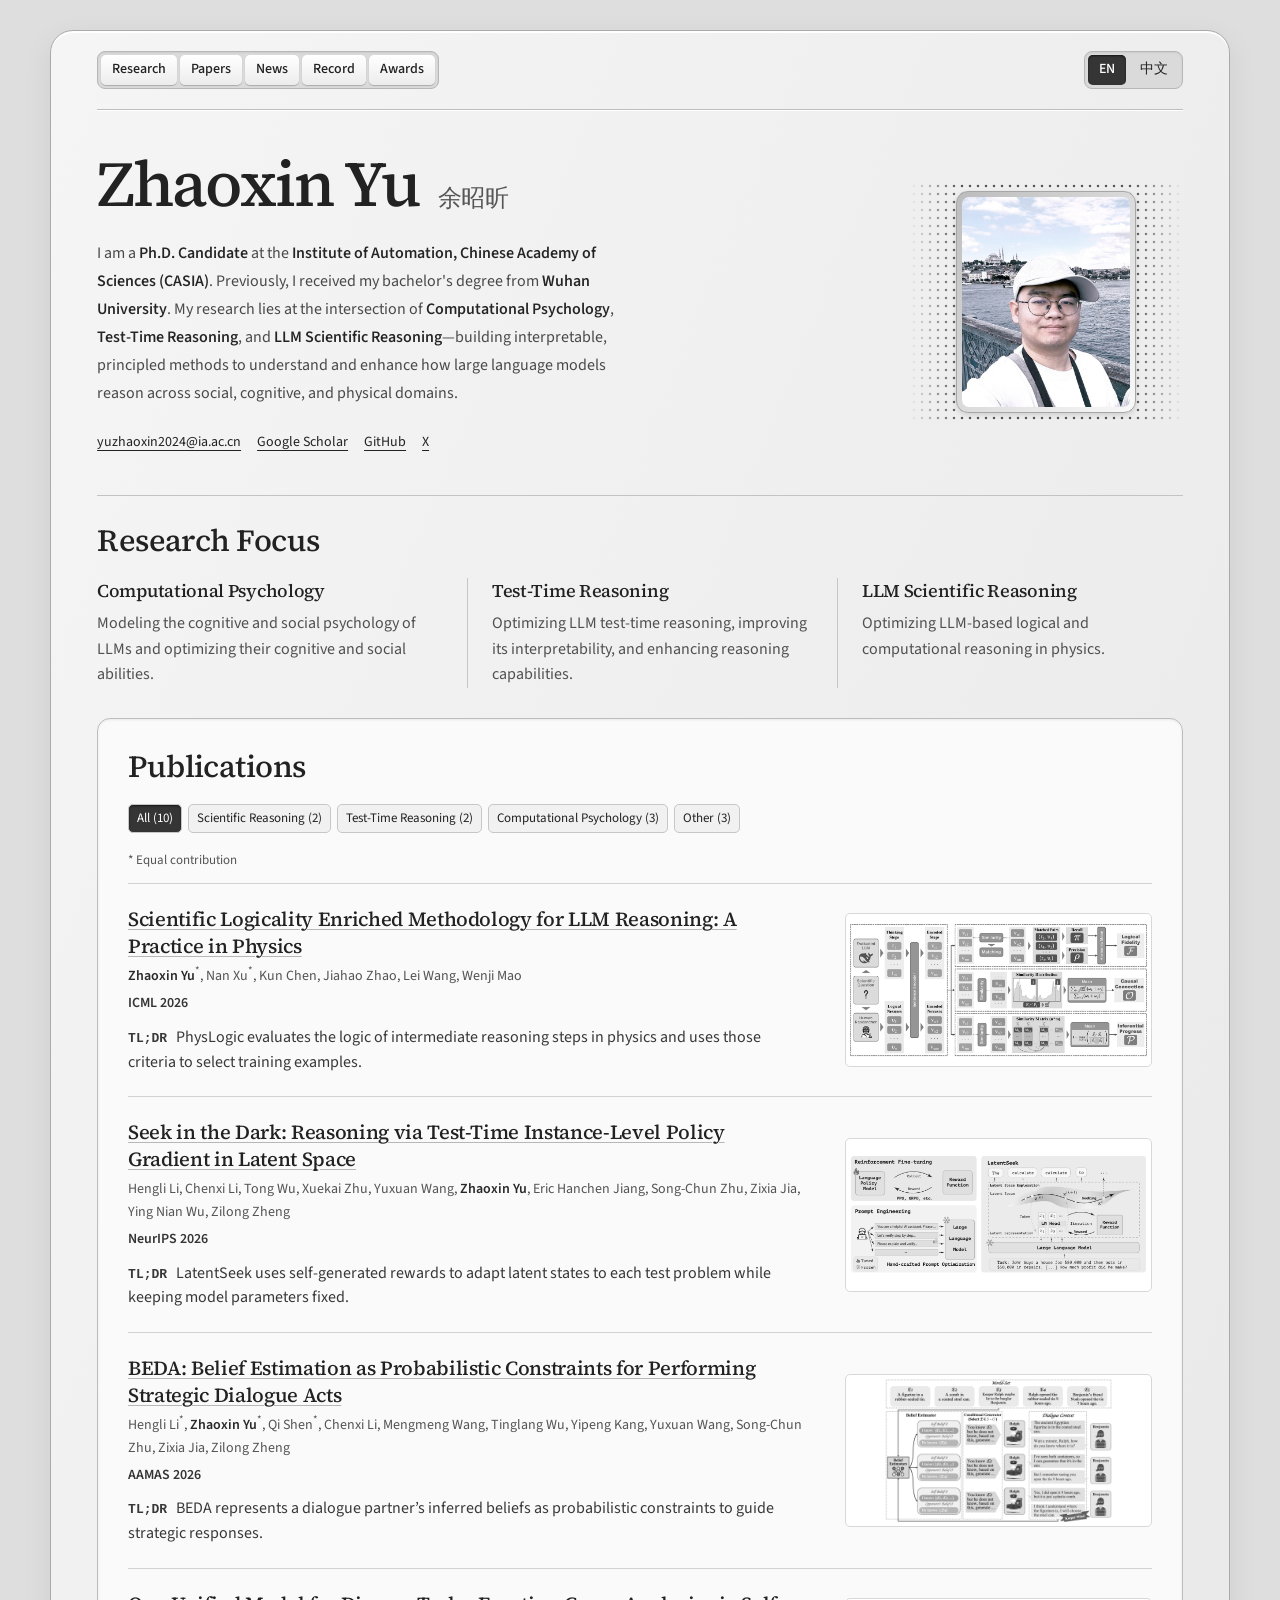
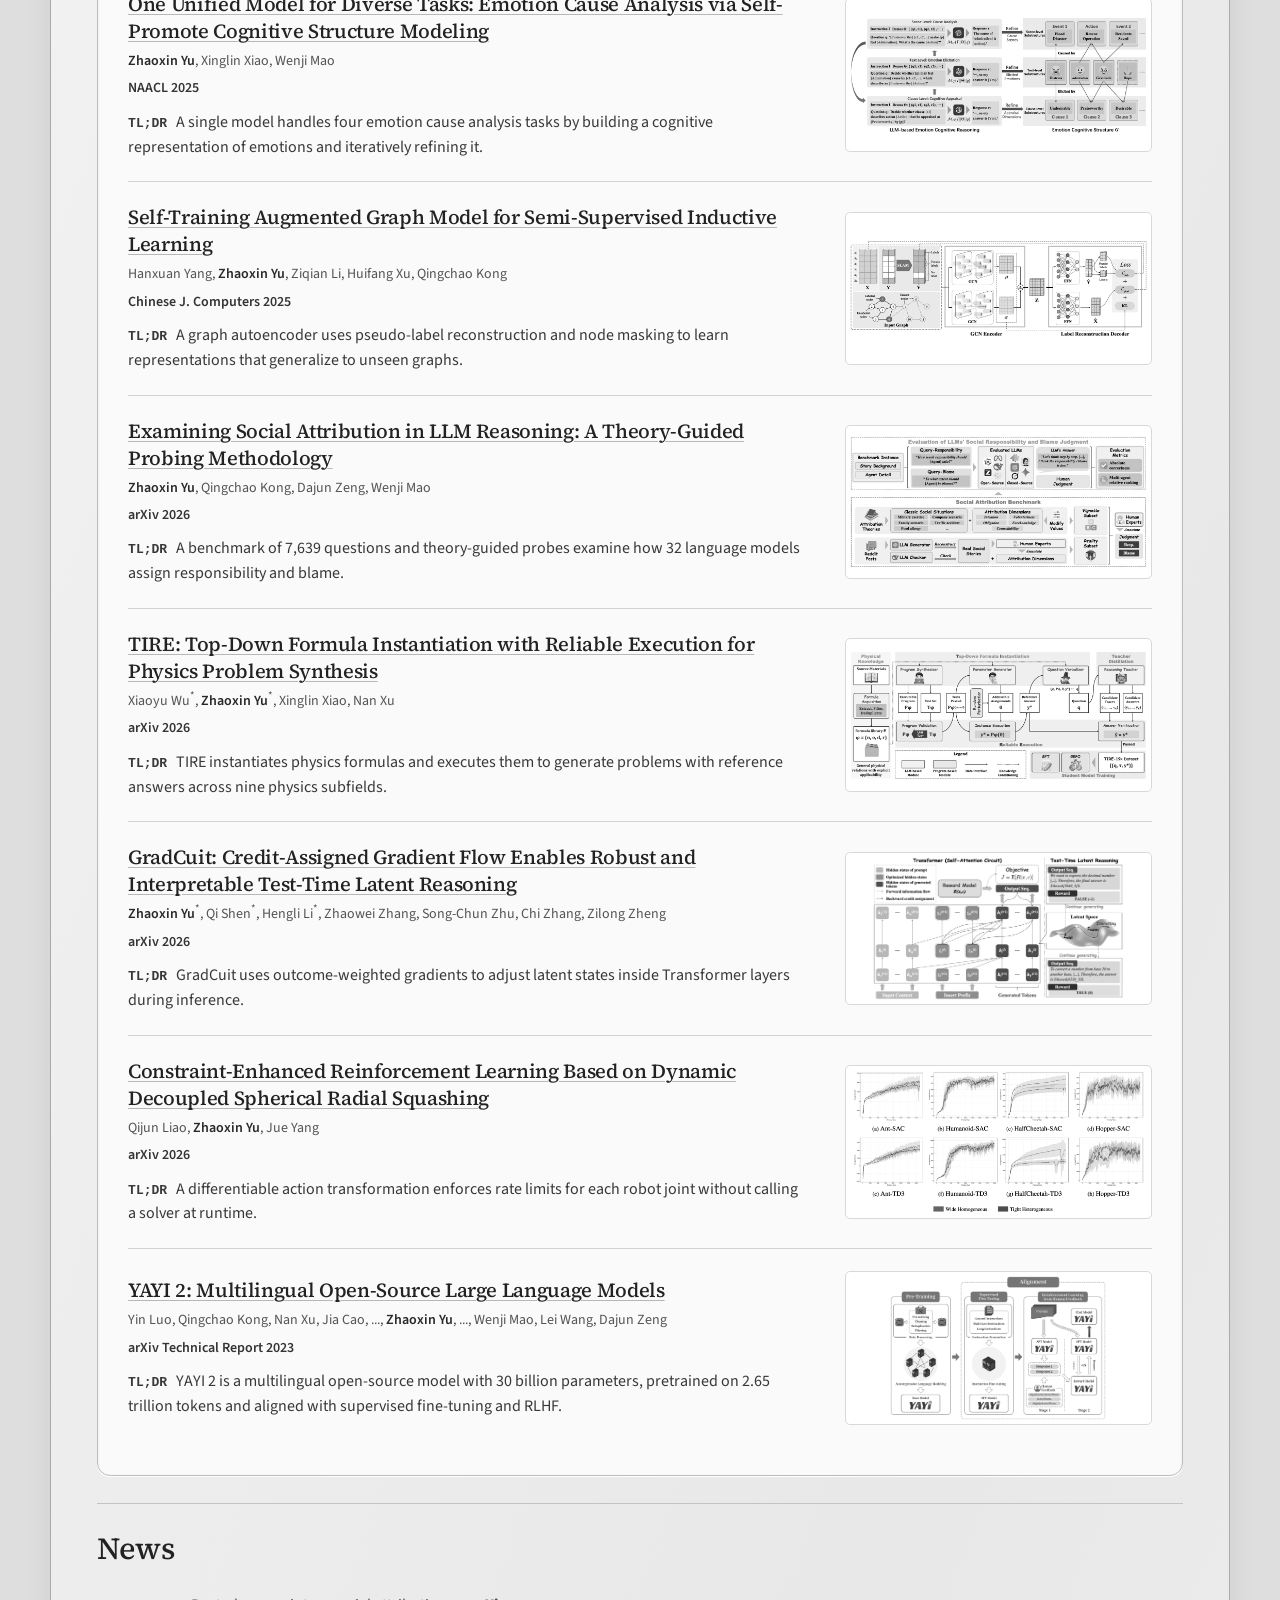
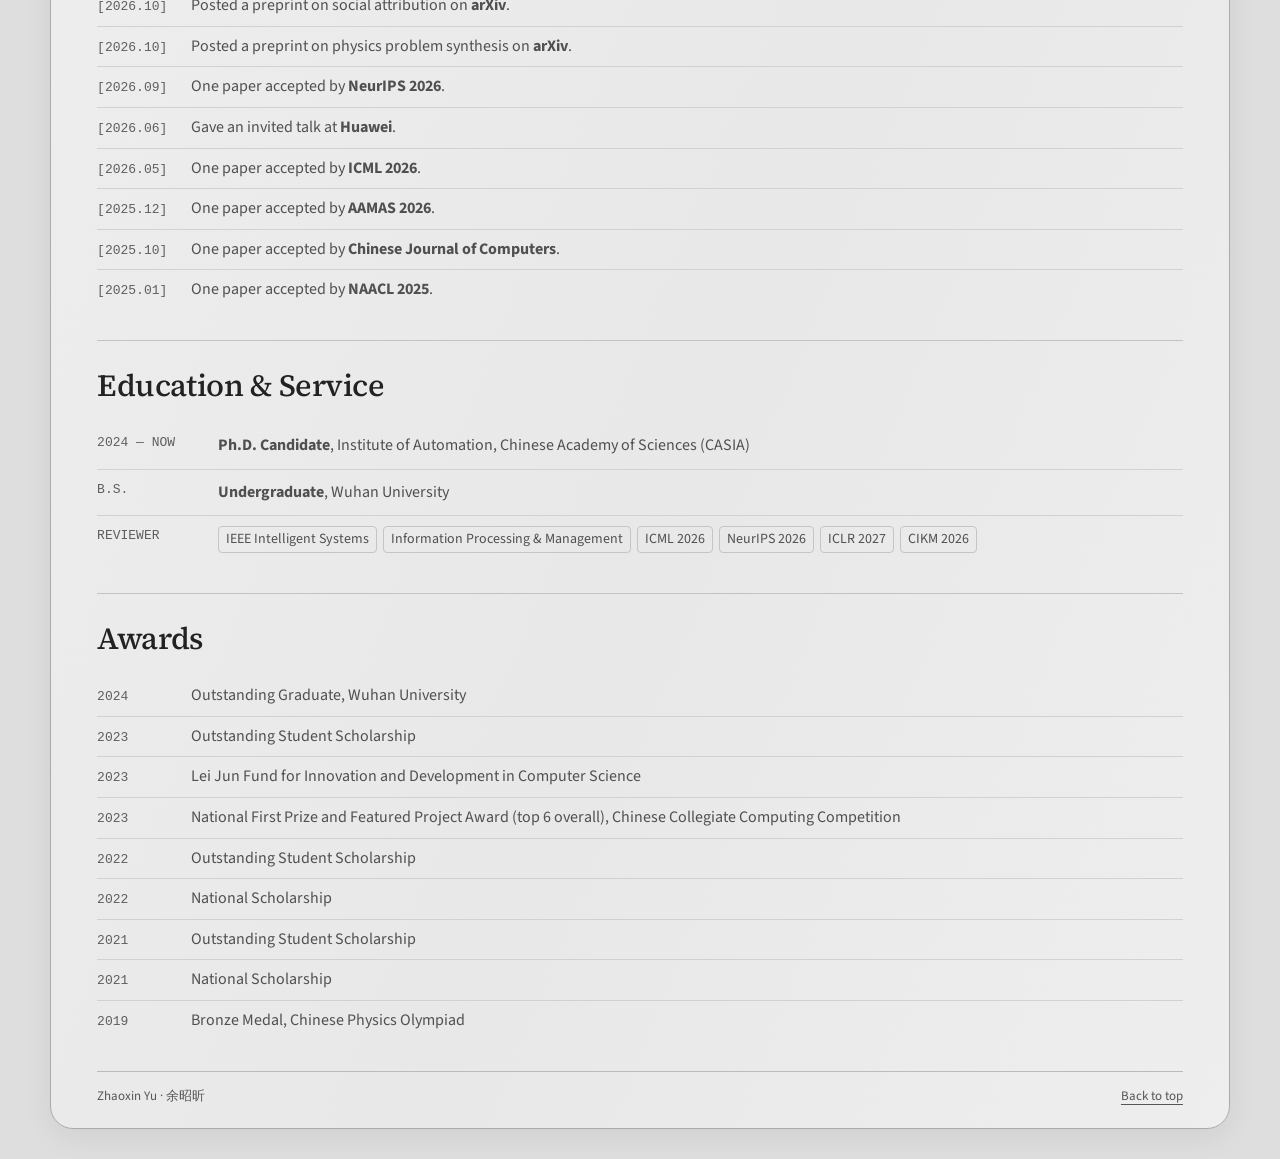
==== index.html @ 552ffdaa "Add X profile to contact links" ====
<!DOCTYPE html>

<html lang="en">
<head>
<meta charset="utf-8"/>
<meta content="width=device-width, initial-scale=1.0" name="viewport"/>
<title>Zhaoxin Yu (余昭昕) — Academic Homepage</title>
<link href="assets/style.css" rel="stylesheet"/>
</head>
<body data-lang="en" id="top">
<header class="masthead">
<nav class="masthead-nav">
<a href="#research"><span class="en">Research</span><span class="zh">研究方向</span></a><a href="#publications"><span class="en">Papers</span><span class="zh">论文</span></a>
<a href="#updates"><span class="en">News</span><span class="zh">近况</span></a>
<a href="#background"><span class="en">Record</span><span class="zh">履历</span></a>
<a href="#awards"><span class="en">Awards</span><span class="zh">奖项</span></a>
</nav>
<div aria-label="Language switcher" class="lang-switch" role="group">
<button aria-pressed="true" class="lang-btn active" id="btn-en">EN</button>
<button aria-pressed="false" class="lang-btn" id="btn-zh">中文</button>
</div>
</header>
<main>
<div class="hero">
<div class="hero-main">
<div class="nameplate">
<h1>Zhaoxin Yu</h1>
<div class="cn-sub">余昭昕</div>
</div>
<p class="lead en">
          I am a <strong>Ph.D. Candidate</strong> at the <strong>Institute of Automation, Chinese Academy of Sciences (CASIA)</strong>. Previously, I received my bachelor's degree from <strong>Wuhan University</strong>. My research lies at the intersection of <strong>Computational Psychology</strong>, <strong>Test-Time Reasoning</strong>, and <strong>LLM Scientific Reasoning</strong>—building interpretable, principled methods to understand and enhance how large language models reason across social, cognitive, and physical domains.
        </p>
<p class="lead zh">
          我目前是<strong>中国科学院自动化研究所（CASIA）</strong>的在读<strong>博士研究生</strong>，本科毕业于<strong>武汉大学</strong>。我的研究聚焦于<strong>计算心理学</strong>、<strong>Test-Time 推理优化</strong>与<strong>大语言模型科学推理</strong>，致力于通过可解释且具理论基础的方法，理解并增强大语言模型在社会认知与物理学等复杂领域中的逻辑与计算推理能力。
        </p>
<ul class="contact">
<li><a href="mailto:yuzhaoxin2024@ia.ac.cn">yuzhaoxin2024@ia.ac.cn</a></li>
<li><a href="https://scholar.google.com/citations?user=BIqPssYAAAAJ" rel="noopener" target="_blank">Google Scholar</a></li>
<li><a href="https://github.com/Yuzhaoxin946" rel="noopener" target="_blank">GitHub</a></li>
<li><a href="https://x.com/ZhaoxinYu946" rel="noopener" target="_blank">X</a></li>
</ul></div>
<aside class="hero-side">
<div class="portrait-box">
<img alt="Zhaoxin Yu Portrait" src="assets/images/portrait.jpg"/>
</div>
</aside>
</div>
<section id="research">
<div class="sec-head">
<h2><span class="en">Research Focus</span><span class="zh">研究方向</span></h2>
</div>
<div class="sec-content">
<div class="pillars">
<div class="pillar">
<h3><span class="en">Computational Psychology</span><span class="zh">计算心理学</span></h3>
<p class="en">Modeling the cognitive and social psychology of LLMs and optimizing their cognitive and social abilities.</p>
<p class="zh">LLM 的认知心理学和社会心理学建模，LLM 认知和社会能力优化。</p>
</div>
<div class="pillar">
<h3><span class="en">Test-Time Reasoning</span><span class="zh">Test-time reasoning</span></h3>
<p class="en">Optimizing LLM test-time reasoning, improving its interpretability, and enhancing reasoning capabilities.</p>
<p class="zh">LLM test-time 推理优化、可解释性和能力增强。</p>
</div>
<div class="pillar">
<h3><span class="en">LLM Scientific Reasoning</span><span class="zh">LLM 科学推理</span></h3>
<p class="en">Optimizing LLM-based logical and computational reasoning in physics.</p>
<p class="zh">基于 LLM 的物理学逻辑和计算推理优化。</p>
</div>
</div>
</div>
</section><section class="panel" id="publications">
<div class="sec-head">
<h2><span class="en">Publications</span><span class="zh">论文列表</span></h2>
</div>
<div class="sec-content">
<div aria-label="Filter publications by topic" class="filter-row" role="group"></div><div class="mobile-filter"><label class="en">Research topic<select></select></label><label class="zh">研究主题<select></select></label></div><p class="equal-note"><span class="en">* Equal contribution</span><span class="zh">* 共同第一作者</span></p><div id="paper-list"></div>










</div>
</section>
<section id="updates">
<div class="sec-head">
<h2><span class="en">News</span><span class="zh">近况</span></h2>
</div>
<div class="sec-content">
<ul class="log-list">
<li><span class="dt">[2026.10]</span><div><span class="en">Posted a preprint on social attribution on <strong>arXiv</strong>.</span><span class="zh">在 <strong>arXiv</strong> 发布一篇社会归因预印本。</span></div></li>
<li><span class="dt">[2026.10]</span><div><span class="en">Posted a preprint on physics problem synthesis on <strong>arXiv</strong>.</span><span class="zh">在 <strong>arXiv</strong> 发布一篇物理题生成预印本。</span></div></li>
<li><span class="dt">[2026.09]</span><div><span class="en">One paper accepted by <strong>NeurIPS 2026</strong>.</span><span class="zh">一篇论文被 <strong>NeurIPS 2026</strong> 录用。</span></div></li>
<li><span class="dt">[2026.06]</span><div><span class="en">Gave an invited talk at <strong>Huawei</strong>.</span><span class="zh">受邀在<strong>华为</strong>作学术报告。</span></div></li>
<li><span class="dt">[2026.05]</span><div><span class="en">One paper accepted by <strong>ICML 2026</strong>.</span><span class="zh">一篇论文被 <strong>ICML 2026</strong> 录用。</span></div></li>
<li><span class="dt">[2025.12]</span><div><span class="en">One paper accepted by <strong>AAMAS 2026</strong>.</span><span class="zh">一篇论文被 <strong>AAMAS 2026</strong> 录用。</span></div></li>
<li><span class="dt">[2025.10]</span><div><span class="en">One paper accepted by <strong>Chinese Journal of Computers</strong>.</span><span class="zh">一篇论文被 <strong>《计算机学报》</strong> 录用。</span></div></li>
<li><span class="dt">[2025.01]</span><div><span class="en">One paper accepted by <strong>NAACL 2025</strong>.</span><span class="zh">一篇论文被 <strong>NAACL 2025</strong> 录用。</span></div></li>
</ul>
</div>
</section>
<section id="background">
<div class="sec-head">
<h2><span class="en">Education &amp; Service</span><span class="zh">教育与学术服务</span></h2>
</div>
<div class="sec-content">
<ul class="log-list">
<li>
<span class="dt">2024 — NOW</span>
<div>
<span class="en"><strong>Ph.D. Candidate</strong>, Institute of Automation, Chinese Academy of Sciences (CASIA)</span>
<span class="zh"><strong>博士研究生</strong>，中国科学院自动化研究所（CASIA）</span>
</div>
</li>
<li>
<span class="dt">B.S.</span>
<div>
<span class="en"><strong>Undergraduate</strong>, Wuhan University</span>
<span class="zh"><strong>本科</strong>，武汉大学</span>
</div>
</li>
<li>
<span class="dt"><span class="en">REVIEWER</span><span class="zh">审稿服务</span></span>
<div>
<div class="service-tags">
<span>IEEE Intelligent Systems</span>
<span>Information Processing &amp; Management</span>
<span>ICML 2026</span>
<span>NeurIPS 2026</span>
<span>ICLR 2027</span>
<span>CIKM 2026</span>
</div>
</div>
</li>
</ul>
</div>
</section>
<section id="awards">
<div class="sec-head">
<h2><span class="en">Awards</span><span class="zh">荣誉与奖项</span></h2>
</div>
<div class="sec-content">
<ul class="log-list">
<li><span class="dt">2024</span><div><span class="en">Outstanding Graduate, Wuhan University</span><span class="zh">武汉大学优秀毕业生</span></div></li>
<li><span class="dt">2023</span><div><span class="en">Outstanding Student Scholarship</span><span class="zh">优秀学生奖学金</span></div></li>
<li><span class="dt">2023</span><div><span class="en">Lei Jun Fund for Innovation and Development in Computer Science</span><span class="zh">雷军计算机创新与发展资助基金</span></div></li>
<li><span class="dt">2023</span><div><span class="en">National First Prize and Featured Project Award (top 6 overall), Chinese Collegiate Computing Competition</span><span class="zh">中国大学生计算机设计大赛全国一等奖、特色作品奖（总排名前六）</span></div></li>
<li><span class="dt">2022</span><div><span class="en">Outstanding Student Scholarship</span><span class="zh">优秀学生奖学金</span></div></li>
<li><span class="dt">2022</span><div><span class="en">National Scholarship</span><span class="zh">国家奖学金</span></div></li>
<li><span class="dt">2021</span><div><span class="en">Outstanding Student Scholarship</span><span class="zh">优秀学生奖学金</span></div></li>
<li><span class="dt">2021</span><div><span class="en">National Scholarship</span><span class="zh">国家奖学金</span></div></li>
<li><span class="dt">2019</span><div><span class="en">Bronze Medal, Chinese Physics Olympiad</span><span class="zh">全国中学生物理竞赛铜牌</span></div></li>
</ul>
</div>
</section>
</main><footer class="end"><span>Zhaoxin Yu · 余昭昕</span><a href="#top"><span class="en">Back to top</span><span class="zh">返回顶部</span></a></footer>

<script src="assets/publications/list.js"></script><script src="assets/site.js"></script></body>
</html>
---- assets/style.css ----
:root{color-scheme:light;--ink:#222;--muted:#545454;--line:#c7c7c7;--mono:"SFMono-Regular",Menlo,Consolas,monospace}
*{box-sizing:border-box}
html{background:#dedede;scroll-behavior:smooth}
body{max-width:1180px;margin:30px auto;padding:0 clamp(20px,3.6vw,55px) 22px;border:1px solid #aaa;border-radius:23px;background:linear-gradient(112deg,#f5f5f5,#e8e8e8 72%,#eee);box-shadow:inset 0 2px 0 white,0 8px 30px #0001;color:var(--ink);font:16px/1.6 "Helvetica Neue",Arial,"PingFang SC",sans-serif;-webkit-font-smoothing:antialiased}
h1,h2,h3,p,ul{margin:0}a{color:inherit;text-underline-offset:4px}button{cursor:pointer;color:inherit;font:inherit}a:focus-visible,button:focus-visible{outline:2px solid #333;outline-offset:3px}
body[data-lang=en] .zh, body[data-lang=zh] .en,.hidden,.drawer:not(.open){display:none!important}
.masthead,.masthead-nav,.lang-switch,.contact,.filter-row,.pub-bar,.service-tags{display:flex;align-items:center}
.lang-switch{margin-left:auto}
.masthead{padding:20px 0;gap:18px;border-bottom:1px solid #bebebe;box-shadow:0 1px #fff}
.masthead-nav,.lang-switch{padding:3px;border-radius:8px;border:1px solid #b7b7b7;background:#dadada;box-shadow:inset 0 1px 2px #0001;gap:3px}
.masthead-nav a,.lang-btn{border:0;padding:4px 11px;text-decoration:none;border-radius:5px;font-weight:520;font-size:14px;line-height:1.55}
.masthead-nav a{background:linear-gradient(#fff,#ececec);box-shadow:0 1px 1px #aaa}.lang-btn{background:transparent}.lang-btn.active,.filter-btn.active{background:#353535;color:#fff;box-shadow:inset 0 1px 2px #151515}.masthead-nav a:hover,.pub-bar :is(a,button):hover{background:#ddd}
.hero{display:grid;grid-template-columns:minmax(0,1fr) minmax(210px,.36fr);gap:5%;align-items:center;padding:40px 0}.hero-main{max-width:720px}
.nameplate{display:flex;align-items:baseline;gap:18px;flex-wrap:wrap}.nameplate h1{font-size:clamp(42px,5vw,68px);letter-spacing:-.075em;line-height:1.05;font-weight:590}.cn-sub{font-size:24px;color:#565656;letter-spacing:.06em}
.lead{line-height:1.75;color:#494949;margin:22px 0;max-width:69ch}.lead strong{font-weight:560;color:#242424}
.contact{list-style:none;flex-wrap:wrap;gap:5px 16px;padding:0}.contact a{font-size:14px}
.hero-side{position:relative;display:grid;place-items:center;min-height:240px}.hero-side:before{content:"";position:absolute;inset:0;background:radial-gradient(ellipse at center,#555 0 16%,#999 19%,#fff 32%,transparent 37%) 0 0/8px 8px;mask-image:linear-gradient(90deg,transparent,#000 18%,#000 82%,transparent)}
.portrait-box{width:min(72%,180px);position:relative;padding:5px;background:linear-gradient(130deg,#bcbcbc,#f9f9f9);border:1px solid #a6a6a6;border-radius:12px;box-shadow:0 2px 5px #0002}.portrait-box img{width:100%;aspect-ratio:4/5;object-fit:cover;display:block;border-radius:7px}
section{scroll-margin-top:14px;margin:0}.panel{padding:28px 30px;border:1px solid #bcbcbc;background:#fafafa;border-radius:13px;box-shadow:inset 0 1px 3px #0001,0 1px 0 #fff}
h2{font-size:clamp(23px,2.4vw,32px);font-weight:600;letter-spacing:-.047em;line-height:1.25}.sec-head{margin-bottom:19px}
.filter-row,.pub-bar,.service-tags{flex-wrap:wrap;gap:6px}.filter-row{padding-bottom:17px}.filter-btn,.pub-bar button,.pub-bar a{border:1px solid #c7c7c7;background:#f1f1f1;border-radius:5px;padding:3px 8px;font-size:13px;text-decoration:none;line-height:1.6}
.pub{border-top:1px solid #d3d3d3}.pub-yr,.dt{font:13px/1.6 var(--mono);color:#5e5e5e}.pub-title{font-size:20px;letter-spacing:-.025em;line-height:1.35;font-weight:600}.pub-authors,.pub-venue{margin:5px 0;color:var(--muted);font-size:14px}.pub-authors strong,.pub-venue span{color:#292929;font-weight:600}.pub-venue span{margin-right:5px}.tldr{margin:10px 0;color:#383838;line-height:1.55}.tldr b{font:600 13px var(--mono);margin-right:9px}.drawer{margin-top:12px;background:#eee;border-radius:5px;padding:12px 16px;overflow-wrap:anywhere}.drawer pre{margin:0;white-space:pre-wrap;font:13px/1.6 var(--mono)}
#research,#updates,#background,#awards{padding:25px 0 30px;border-top:1px solid #c3c3c3}#updates{margin-top:27px}.pillars{display:grid;grid-template-columns:repeat(3,1fr);gap:24px}.pillar:not(:first-child){border-left:1px solid #c6c6c6;padding-left:24px}.pillar h3{font-size:18px;font-weight:600;line-height:1.4;margin-bottom:8px}.pillar p,.log-list{font-size:16px;color:#505050}.log-list{list-style:none;padding:0}.log-list li{display:grid;grid-template-columns:105px 1fr;gap:16px;padding:10px 0;border-top:1px solid #d1d1d1}.log-list li:first-child{border:0}.service-tags span{font-size:14px;border-radius:4px;padding:1px 7px;border:1px solid #c5c5c5}.end{display:flex;justify-content:space-between;border-top:1px solid #bbb;padding-top:14px;font-size:13px;color:#555}
@media(max-width:1220px){body{margin:20px 3vw}}

.mobile-filter{display:none}
@media(max-width:760px){
  body{margin:8px;padding:0 clamp(12px,4vw,24px) 18px;border-radius:16px}
  .masthead{flex-wrap:wrap;padding:12px 0;gap:10px}
  .masthead-nav a{min-width:44px;white-space:nowrap}
  .masthead-nav a,.lang-btn{min-height:44px;display:grid;place-items:center;padding:2px 3px}
  .lang-btn{min-width:44px}
  .hero{grid-template-columns:minmax(0,1fr) clamp(76px,23vw,128px);gap:0 12px;padding:24px 0}
  .hero-main{display:contents}
  .nameplate{grid-column:1;grid-row:1;align-items:start;flex-direction:column;gap:6px}
  .nameplate h1{font-size:clamp(29px,7.5vw,44px)}
  .cn-sub{font-size:18px}
  .hero-side{grid-column:2;grid-row:1;min-height:0}
  .portrait-box{width:100%;padding:3px}
  .hero-side:before{display:none}
  .lead,.contact{grid-column:1/-1}
  .lead{margin:18px 0 8px}
  .contact{gap:0 16px}
  .contact a{display:inline-flex;align-items:center;min-height:44px}
  .contact li:first-child{flex-basis:100%}
  .pillars{grid-template-columns:1fr;gap:15px}
  .pillar:not(:first-child){border:0;padding:0}
  .pillar h3{margin-bottom:3px}
  .panel{padding:20px clamp(10px,3vw,20px)}
  .filter-row{display:none}
  .mobile-filter{display:block;margin-bottom:14px}
  .mobile-filter label{font-size:14px;color:var(--muted)}
  .mobile-filter select{display:block;margin-top:3px;width:100%;min-height:44px;border:1px solid #aaa;border-radius:6px;color:var(--ink);background:#f1f1f1;padding:5px 8px;font:inherit;font-size:16px}
  .pub-title{font-size:18px;overflow-wrap:anywhere}
  .pub-bar a,.pub-bar button{min-height:44px;display:inline-flex;align-items:center;padding:4px 10px}
  .log-list li{grid-template-columns:minmax(0,1fr);gap:3px}
  .end{gap:10px}
}
@media(prefers-reduced-motion:reduce){html{scroll-behavior:auto}}

/* Source Serif 4
Google Inc.

This Font Software is licensed under the SIL Open Font License, Version 1.1.
This license is copied below, and is also available with a FAQ at:
http://scripts.sil.org/OFL


-----------------------------------------------------------
SIL OPEN FONT LICENSE Version 1.1 - 26 February 2007
-----------------------------------------------------------

PREAMBLE
The goals of the Open Font License (OFL) are to stimulate worldwide
development of collaborative font projects, to support the font creation
efforts of academic and linguistic communities, and to provide a free and
open framework in which fonts may be shared and improved in partnership
with others.

The OFL allows the licensed fonts to be used, studied, modified and
redistributed freely as long as they are not sold by themselves. The
fonts, including any derivative works, can be bundled, embedded,
redistributed and/or sold with any software provided that any reserved
names are not used by derivative works. The fonts and derivatives,
however, cannot be released under any other type of license. The
requirement for fonts to remain under this license does not apply
to any document created using the fonts or their derivatives.

DEFINITIONS
"Font Software" refers to the set of files released by the Copyright
Holder(s) under this license and clearly marked as such. This may
include source files, build scripts and documentation.

"Reserved Font Name" refers to any names specified as such after the
copyright statement(s).

"Original Version" refers to the collection of Font Software components as
distributed by the Copyright Holder(s).

"Modified Version" refers to any derivative made by adding to, deleting,
or substituting -- in part or in whole -- any of the components of the
Original Version, by changing formats or by porting the Font Software to a
new environment.

"Author" refers to any designer, engineer, programmer, technical
writer or other person who contributed to the Font Software.

PERMISSION & CONDITIONS
Permission is hereby granted, free of charge, to any person obtaining
a copy of the Font Software, to use, study, copy, merge, embed, modify,
redistribute, and sell modified and unmodified copies of the Font
Software, subject to the following conditions:

1) Neither the Font Software nor any of its individual components,
in Original or Modified Versions, may be sold by itself.

2) Original or Modified Versions of the Font Software may be bundled,
redistributed and/or sold with any software, provided that each copy
contains the above copyright notice and this license. These can be
included either as stand-alone text files, human-readable headers or
in the appropriate machine-readable metadata fields within text or
binary files as long as those fields can be easily viewed by the user.

3) No Modified Version of the Font Software may use the Reserved Font
Name(s) unless explicit written permission is granted by the corresponding
Copyright Holder. This restriction only applies to the primary font name as
presented to the users.

4) The name(s) of the Copyright Holder(s) or the Author(s) of the Font
Software shall not be used to promote, endorse or advertise any
Modified Version, except to acknowledge the contribution(s) of the
Copyright Holder(s) and the Author(s) or with their explicit written
permission.

5) The Font Software, modified or unmodified, in part or in whole,
must be distributed entirely under this license, and must not be
distributed under any other license. The requirement for fonts to
remain under this license does not apply to any document created
using the Font Software.

TERMINATION
This license becomes null and void if any of the above conditions are
not met.

DISCLAIMER
THE FONT SOFTWARE IS PROVIDED "AS IS", WITHOUT WARRANTY OF ANY KIND,
EXPRESS OR IMPLIED, INCLUDING BUT NOT LIMITED TO ANY WARRANTIES OF
MERCHANTABILITY, FITNESS FOR A PARTICULAR PURPOSE AND NONINFRINGEMENT
OF COPYRIGHT, PATENT, TRADEMARK, OR OTHER RIGHT. IN NO EVENT SHALL THE
COPYRIGHT HOLDER BE LIABLE FOR ANY CLAIM, DAMAGES OR OTHER LIABILITY,
INCLUDING ANY GENERAL, SPECIAL, INDIRECT, INCIDENTAL, OR CONSEQUENTIAL
DAMAGES, WHETHER IN AN ACTION OF CONTRACT, TORT OR OTHERWISE, ARISING
FROM, OUT OF THE USE OR INABILITY TO USE THE FONT SOFTWARE OR FROM
OTHER DEALINGS IN THE FONT SOFTWARE.
 */
@font-face{font-family:"Source Serif 4";src:url(fonts/source-serif-4.woff2) format("woff2");font-style:normal;font-weight:100 900;font-display:swap}
/* Source Sans 3
Google Inc.

This Font Software is licensed under the SIL Open Font License, Version 1.1.
This license is copied below, and is also available with a FAQ at:
http://scripts.sil.org/OFL


-----------------------------------------------------------
SIL OPEN FONT LICENSE Version 1.1 - 26 February 2007
-----------------------------------------------------------

PREAMBLE
The goals of the Open Font License (OFL) are to stimulate worldwide
development of collaborative font projects, to support the font creation
efforts of academic and linguistic communities, and to provide a free and
open framework in which fonts may be shared and improved in partnership
with others.

The OFL allows the licensed fonts to be used, studied, modified and
redistributed freely as long as they are not sold by themselves. The
fonts, including any derivative works, can be bundled, embedded,
redistributed and/or sold with any software provided that any reserved
names are not used by derivative works. The fonts and derivatives,
however, cannot be released under any other type of license. The
requirement for fonts to remain under this license does not apply
to any document created using the fonts or their derivatives.

DEFINITIONS
"Font Software" refers to the set of files released by the Copyright
Holder(s) under this license and clearly marked as such. This may
include source files, build scripts and documentation.

"Reserved Font Name" refers to any names specified as such after the
copyright statement(s).

"Original Version" refers to the collection of Font Software components as
distributed by the Copyright Holder(s).

"Modified Version" refers to any derivative made by adding to, deleting,
or substituting -- in part or in whole -- any of the components of the
Original Version, by changing formats or by porting the Font Software to a
new environment.

"Author" refers to any designer, engineer, programmer, technical
writer or other person who contributed to the Font Software.

PERMISSION & CONDITIONS
Permission is hereby granted, free of charge, to any person obtaining
a copy of the Font Software, to use, study, copy, merge, embed, modify,
redistribute, and sell modified and unmodified copies of the Font
Software, subject to the following conditions:

1) Neither the Font Software nor any of its individual components,
in Original or Modified Versions, may be sold by itself.

2) Original or Modified Versions of the Font Software may be bundled,
redistributed and/or sold with any software, provided that each copy
contains the above copyright notice and this license. These can be
included either as stand-alone text files, human-readable headers or
in the appropriate machine-readable metadata fields within text or
binary files as long as those fields can be easily viewed by the user.

3) No Modified Version of the Font Software may use the Reserved Font
Name(s) unless explicit written permission is granted by the corresponding
Copyright Holder. This restriction only applies to the primary font name as
presented to the users.

4) The name(s) of the Copyright Holder(s) or the Author(s) of the Font
Software shall not be used to promote, endorse or advertise any
Modified Version, except to acknowledge the contribution(s) of the
Copyright Holder(s) and the Author(s) or with their explicit written
permission.

5) The Font Software, modified or unmodified, in part or in whole,
must be distributed entirely under this license, and must not be
distributed under any other license. The requirement for fonts to
remain under this license does not apply to any document created
using the Font Software.

TERMINATION
This license becomes null and void if any of the above conditions are
not met.

DISCLAIMER
THE FONT SOFTWARE IS PROVIDED "AS IS", WITHOUT WARRANTY OF ANY KIND,
EXPRESS OR IMPLIED, INCLUDING BUT NOT LIMITED TO ANY WARRANTIES OF
MERCHANTABILITY, FITNESS FOR A PARTICULAR PURPOSE AND NONINFRINGEMENT
OF COPYRIGHT, PATENT, TRADEMARK, OR OTHER RIGHT. IN NO EVENT SHALL THE
COPYRIGHT HOLDER BE LIABLE FOR ANY CLAIM, DAMAGES OR OTHER LIABILITY,
INCLUDING ANY GENERAL, SPECIAL, INDIRECT, INCIDENTAL, OR CONSEQUENTIAL
DAMAGES, WHETHER IN AN ACTION OF CONTRACT, TORT OR OTHERWISE, ARISING
FROM, OUT OF THE USE OR INABILITY TO USE THE FONT SOFTWARE OR FROM
OTHER DEALINGS IN THE FONT SOFTWARE.
 */
@font-face{font-family:"Source Sans 3";src:url(fonts/source-sans-3.woff2) format("woff2");font-style:normal;font-weight:100 900;font-display:swap}

body{font-family:"Source Sans 3","PingFang SC","Microsoft YaHei",sans-serif}
body :is(.nameplate h1,.cn-sub,h2,h3){font-family:"Source Serif 4","Songti SC","SimSun",serif;font-weight:520;letter-spacing:-.017em}
body .cn-sub{letter-spacing:.04em}
body .nameplate h1{letter-spacing:-.032em}

.pub-venue{font-weight:600;color:#343434}
.pub-authors sup{font-size:.78em;line-height:0}
.equal-note{font-size:13px;color:var(--muted);margin:0 0 12px}

.pub{
  display:grid;grid-template-columns:minmax(0,1fr) minmax(0,30%);align-items:center;
  gap:clamp(16px,3vw,38px);padding:22px 0;
}
.paper-link{color:inherit;text-decoration:underline;text-decoration-thickness:1px;text-decoration-color:#b7b7b7;text-underline-offset:.15em}
.paper-link:hover{ text-decoration-color:currentColor }
.paper-link:focus-visible{outline-offset:2px;border-radius:3px}
.paper-figure{
  display:block;width:100%;aspect-ratio:2 / 1;object-fit:contain;background:#fff;
  box-sizing:border-box;border:1px solid #d8d8d8;border-radius:5px;padding:4px;
  filter:grayscale(1);transition:filter 180ms ease;
}
.pub .tldr{margin-bottom:0}
@media(hover:hover){.pub:hover .paper-figure{filter:grayscale(0)}}
.pub:has(.paper-link:focus-visible) .paper-figure,.pub:active .paper-figure{filter:grayscale(0)}
@media(max-width:760px){
  .pub{grid-template-columns:minmax(0,1fr);gap:14px;padding:18px 0}
  .pub .pub-authors{margin:8px 0 3px}
  .pub .pub-venue{margin:0}
}
@media(prefers-reduced-motion:reduce){.paper-figure{transition:none}}

:is(#updates,#awards) .log-list li{grid-template-columns:5.3rem minmax(0,1fr);gap:.55rem;align-items:baseline;padding:7px 0}
@media(max-width:480px){:is(#updates,#awards) .log-list li{grid-template-columns:4.7rem minmax(0,1fr);gap:.35rem}}
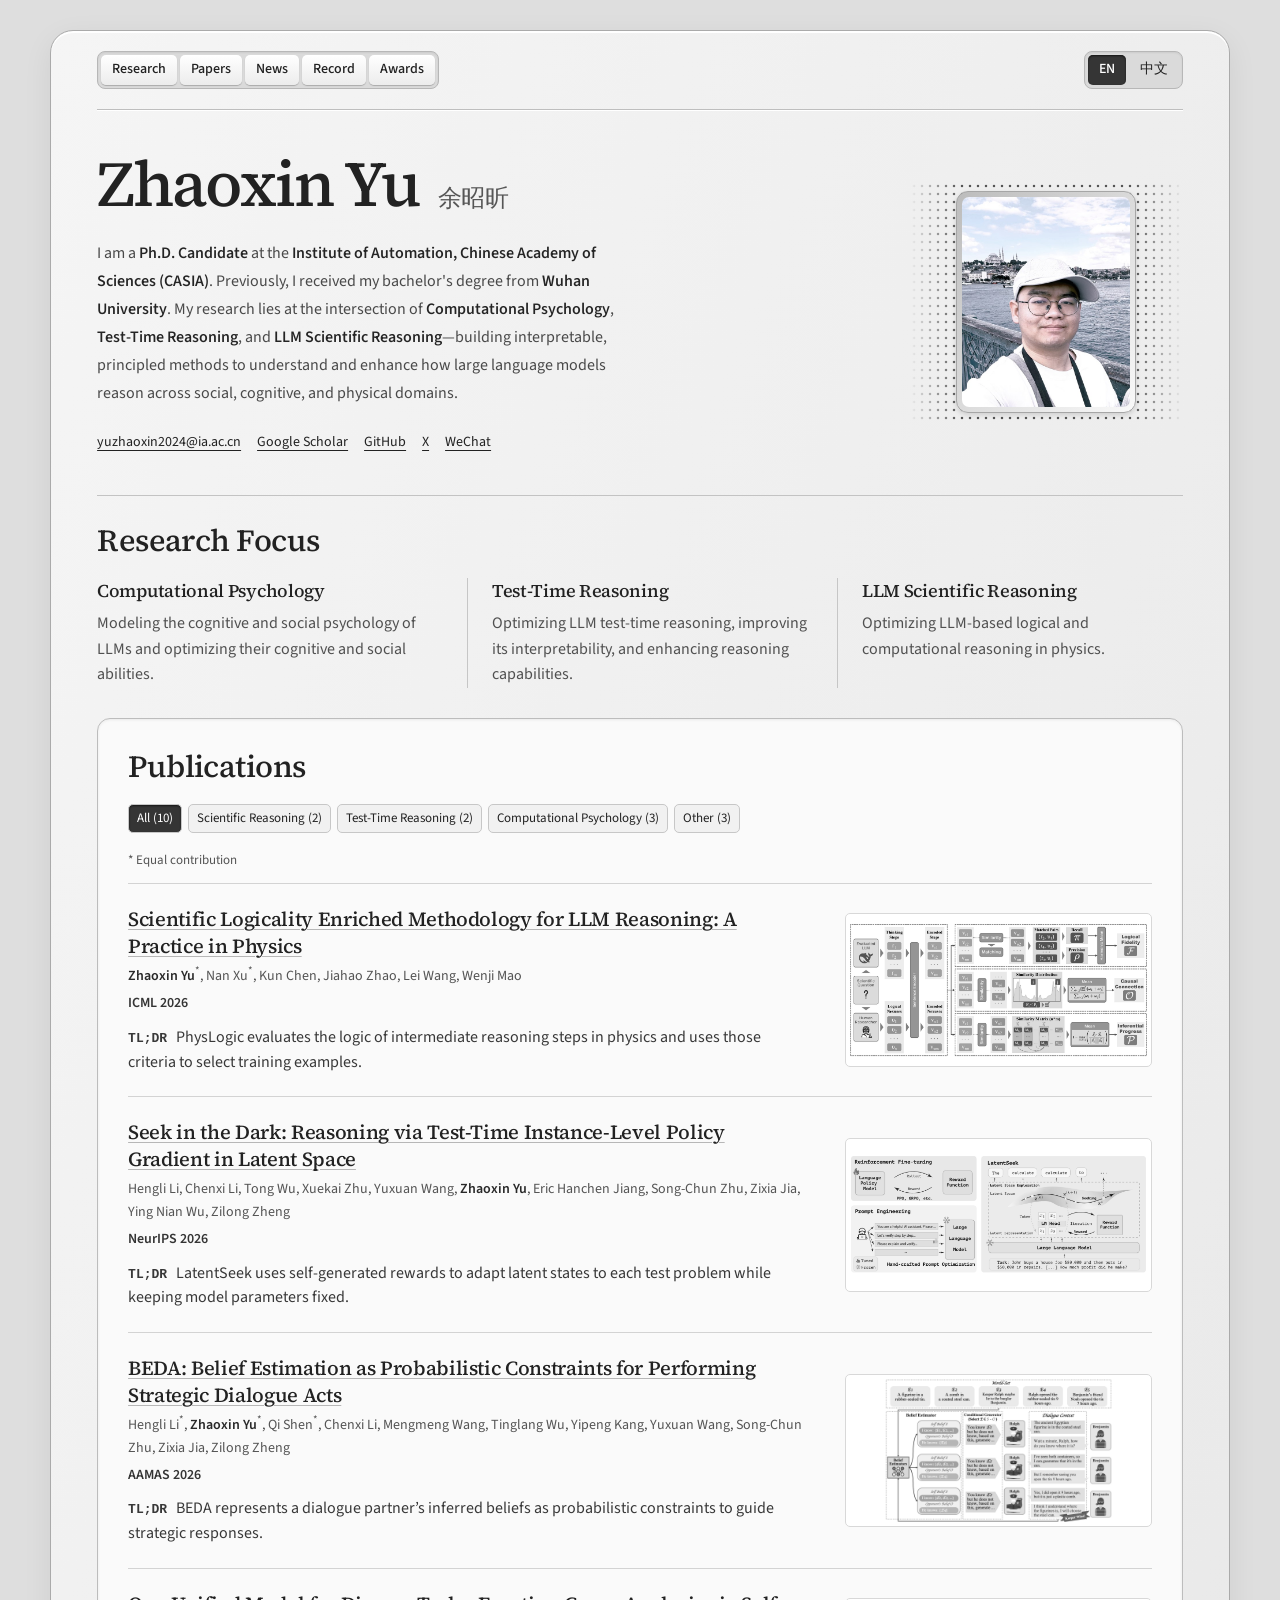
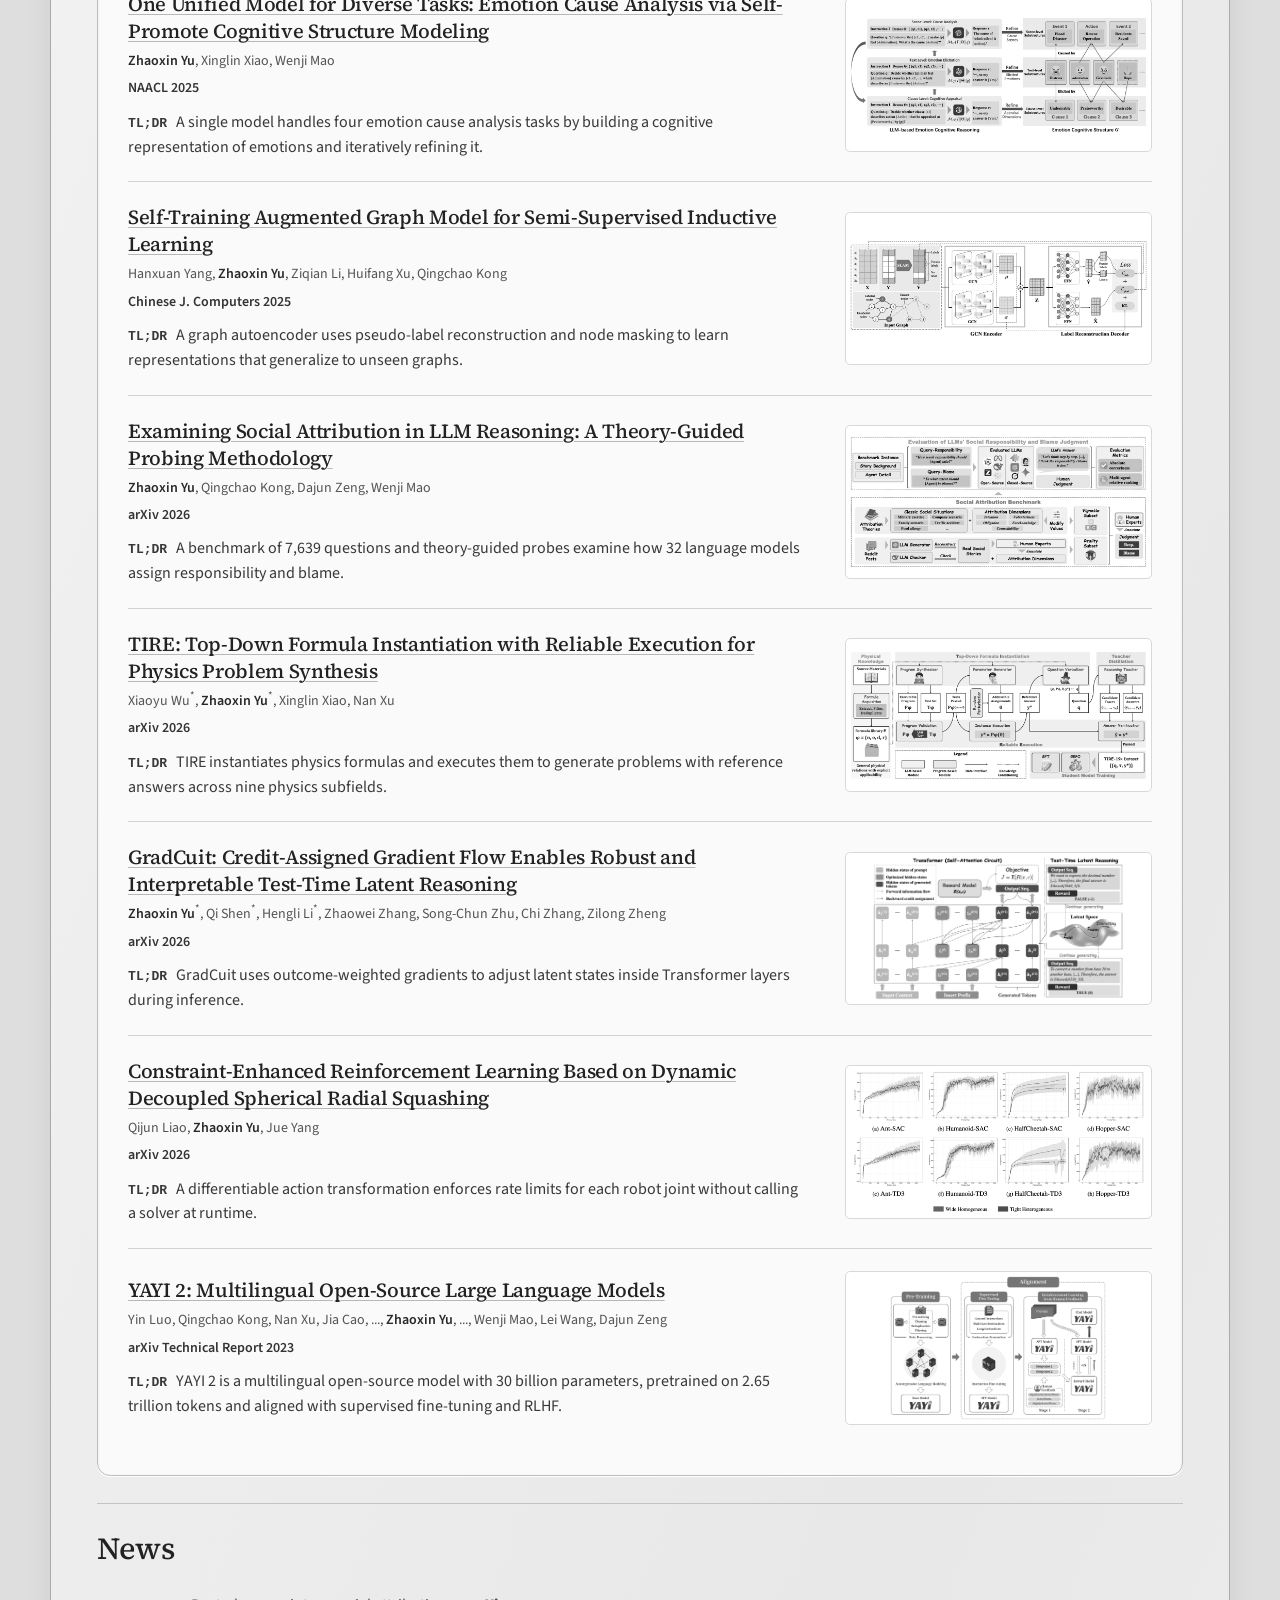
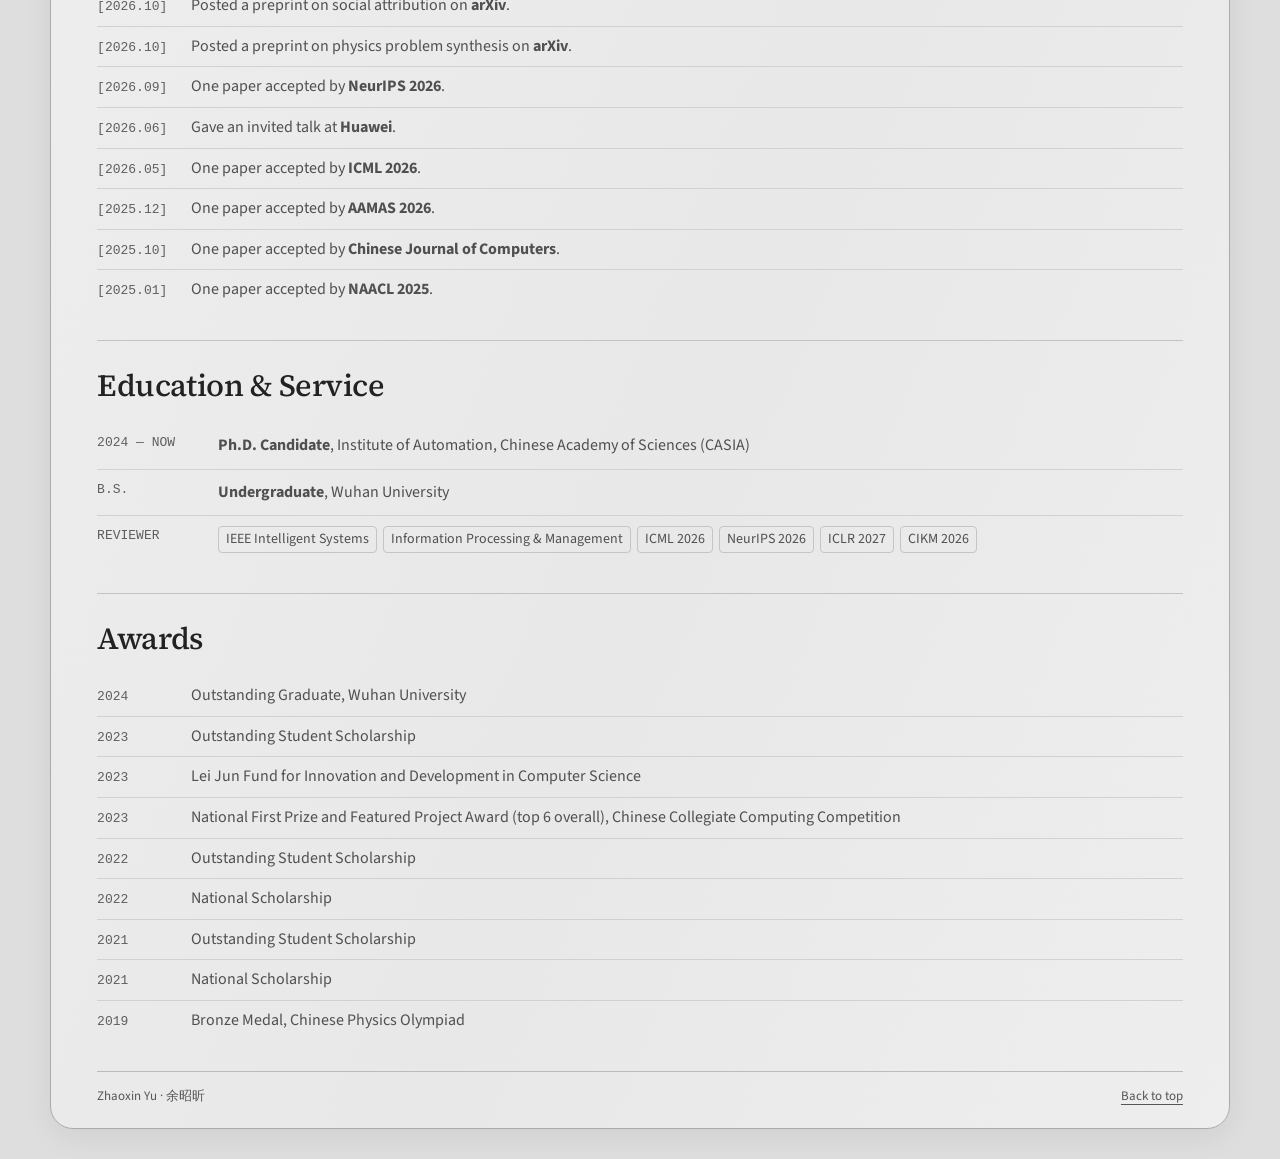
==== commit 9cc1e480: "Add WeChat contact with QR code dialog" ====
--- a/index.html
+++ b/index.html
@@ -9,7 +9,10 @@
 </head>
 <body data-lang="en" id="top">
 <header class="masthead">
-<nav class="masthead-nav">
+<button type="button" class="nav-toggle" aria-expanded="false" aria-controls="section-links">
+  <span class="en">Menu</span><span class="zh">导航</span>
+</button>
+<nav class="masthead-nav" id="section-links">
 <a href="#research"><span class="en">Research</span><span class="zh">研究方向</span></a><a href="#publications"><span class="en">Papers</span><span class="zh">论文</span></a>
 <a href="#updates"><span class="en">News</span><span class="zh">近况</span></a>
 <a href="#background"><span class="en">Record</span><span class="zh">履历</span></a>
@@ -38,6 +41,7 @@
 <li><a href="https://scholar.google.com/citations?user=BIqPssYAAAAJ" rel="noopener" target="_blank">Google Scholar</a></li>
 <li><a href="https://github.com/Yuzhaoxin946" rel="noopener" target="_blank">GitHub</a></li>
 <li><a href="https://x.com/ZhaoxinYu946" rel="noopener" target="_blank">X</a></li>
+<li><a id="wechat-link" href="assets/images/wechat-qr.jpg" aria-haspopup="dialog" aria-controls="wechat-dialog"><span class="en">WeChat</span><span class="zh">微信</span></a></li>
 </ul></div>
 <aside class="hero-side">
 <div class="portrait-box">
@@ -157,7 +161,14 @@
 </ul>
 </div>
 </section>
-</main><footer class="end"><span>Zhaoxin Yu · 余昭昕</span><a href="#top"><span class="en">Back to top</span><span class="zh">返回顶部</span></a></footer>
+</main>
+<dialog id="wechat-dialog" aria-labelledby="wechat-heading">
+  <div class="wechat-heading">
+    <h2 id="wechat-heading"><span class="en">WeChat</span><span class="zh">微信</span></h2>
+    <form method="dialog"><button type="submit" autofocus><span class="en">Close</span><span class="zh">关闭</span></button></form>
+  </div>
+  <img src="assets/images/wechat-qr.jpg" alt="Zhaoxin Yu · WeChat QR code / 微信二维码">
+</dialog><footer class="end"><span>Zhaoxin Yu · 余昭昕</span><a href="#top"><span class="en">Back to top</span><span class="zh">返回顶部</span></a></footer>
 
 <script src="assets/publications/list.js"></script><script src="assets/site.js"></script></body>
 </html>
--- a/assets/style.css
+++ b/assets/style.css
@@ -284,3 +284,36 @@
 
 :is(#updates,#awards) .log-list li{grid-template-columns:5.3rem minmax(0,1fr);gap:.55rem;align-items:baseline;padding:7px 0}
 @media(max-width:480px){:is(#updates,#awards) .log-list li{grid-template-columns:4.7rem minmax(0,1fr);gap:.35rem}}
+
+.nav-toggle{display:none}
+@media(max-width:600px){
+  .masthead{position:relative;flex-wrap:nowrap}
+  .nav-toggle{
+    display:inline-flex;align-items:center;gap:12px;min-height:44px;padding:0 14px;
+    border:1px solid #b7b7b7;border-radius:8px;background:linear-gradient(#fff,#ededed);
+    box-shadow:0 1px 1px #0001;font-size:15px;font-weight:550;
+  }
+  .nav-toggle::after{
+    content:"";width:6px;height:6px;border:solid currentColor;border-width:0 1.5px 1.5px 0;
+    transform:translateY(-2px) rotate(45deg);
+  }
+  .nav-toggle[aria-expanded="true"]::after{transform:translateY(2px) rotate(225deg)}
+  .masthead-nav{
+    display:none;position:absolute;z-index:3;left:0;top:calc(100% - 7px);
+    width:min(12rem,100%);padding:4px;background:#f6f6f6;box-shadow:0 5px 14px #0002;
+  }
+  .nav-toggle[aria-expanded="true"] + .masthead-nav{display:grid;gap:0}
+  .masthead-nav a{display:flex;align-items:center;padding:0 12px;background:none;box-shadow:none}
+  .masthead-nav a:focus-visible,.masthead-nav a:hover{background:#e5e5e5}
+}
+
+#wechat-dialog{
+  width:min(360px,calc(100% - 32px));max-height:90vh;margin:auto;padding:20px;
+  color:var(--ink);background:white;border:1px solid #aaa;border-radius:13px;
+  box-shadow:0 10px 40px #0003;
+}
+#wechat-dialog::backdrop{background:#0006}
+.wechat-heading{display:flex;align-items:center;justify-content:space-between}
+.wechat-heading h2{font-size:24px}
+.wechat-heading button{min-height:44px;padding:0 10px;border:0;background:none;text-decoration:underline;text-underline-offset:4px}
+#wechat-dialog img{display:block;width:min(100%,62vh);margin:auto;padding:8%;background:white}
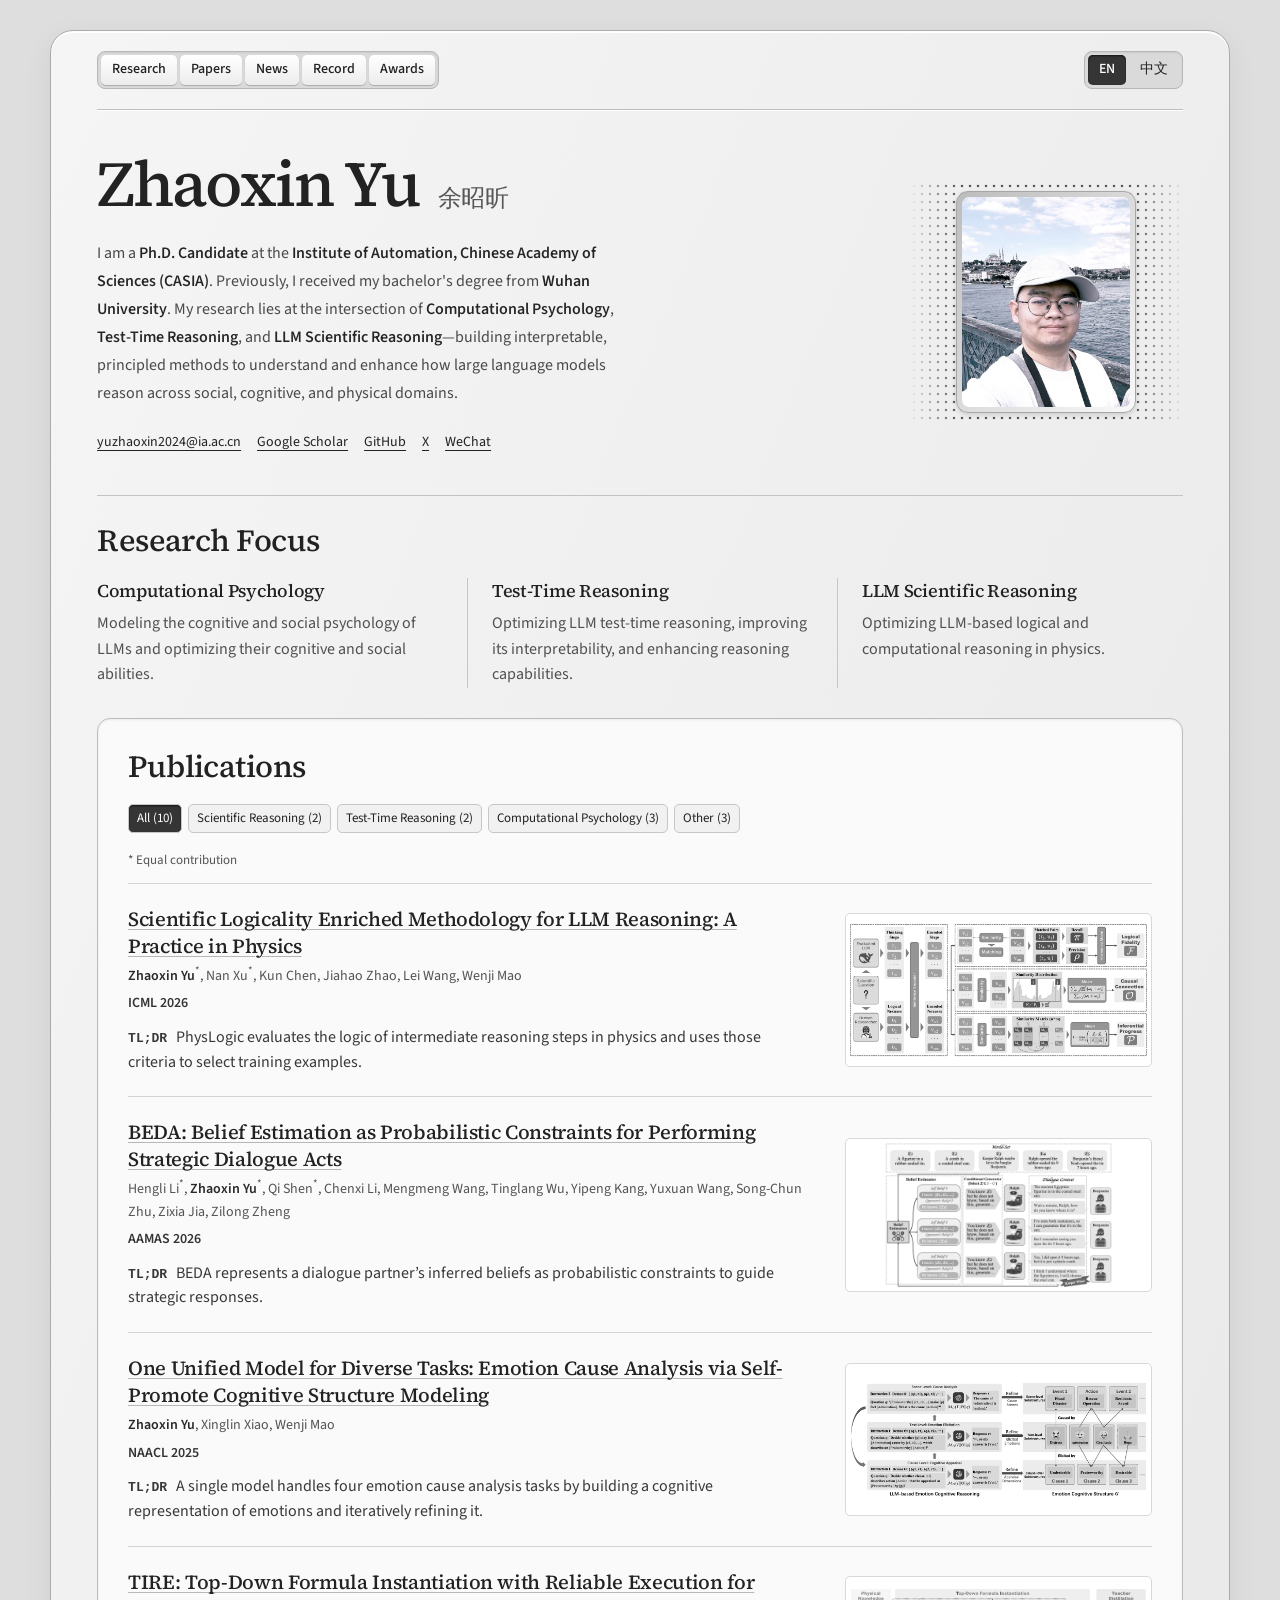
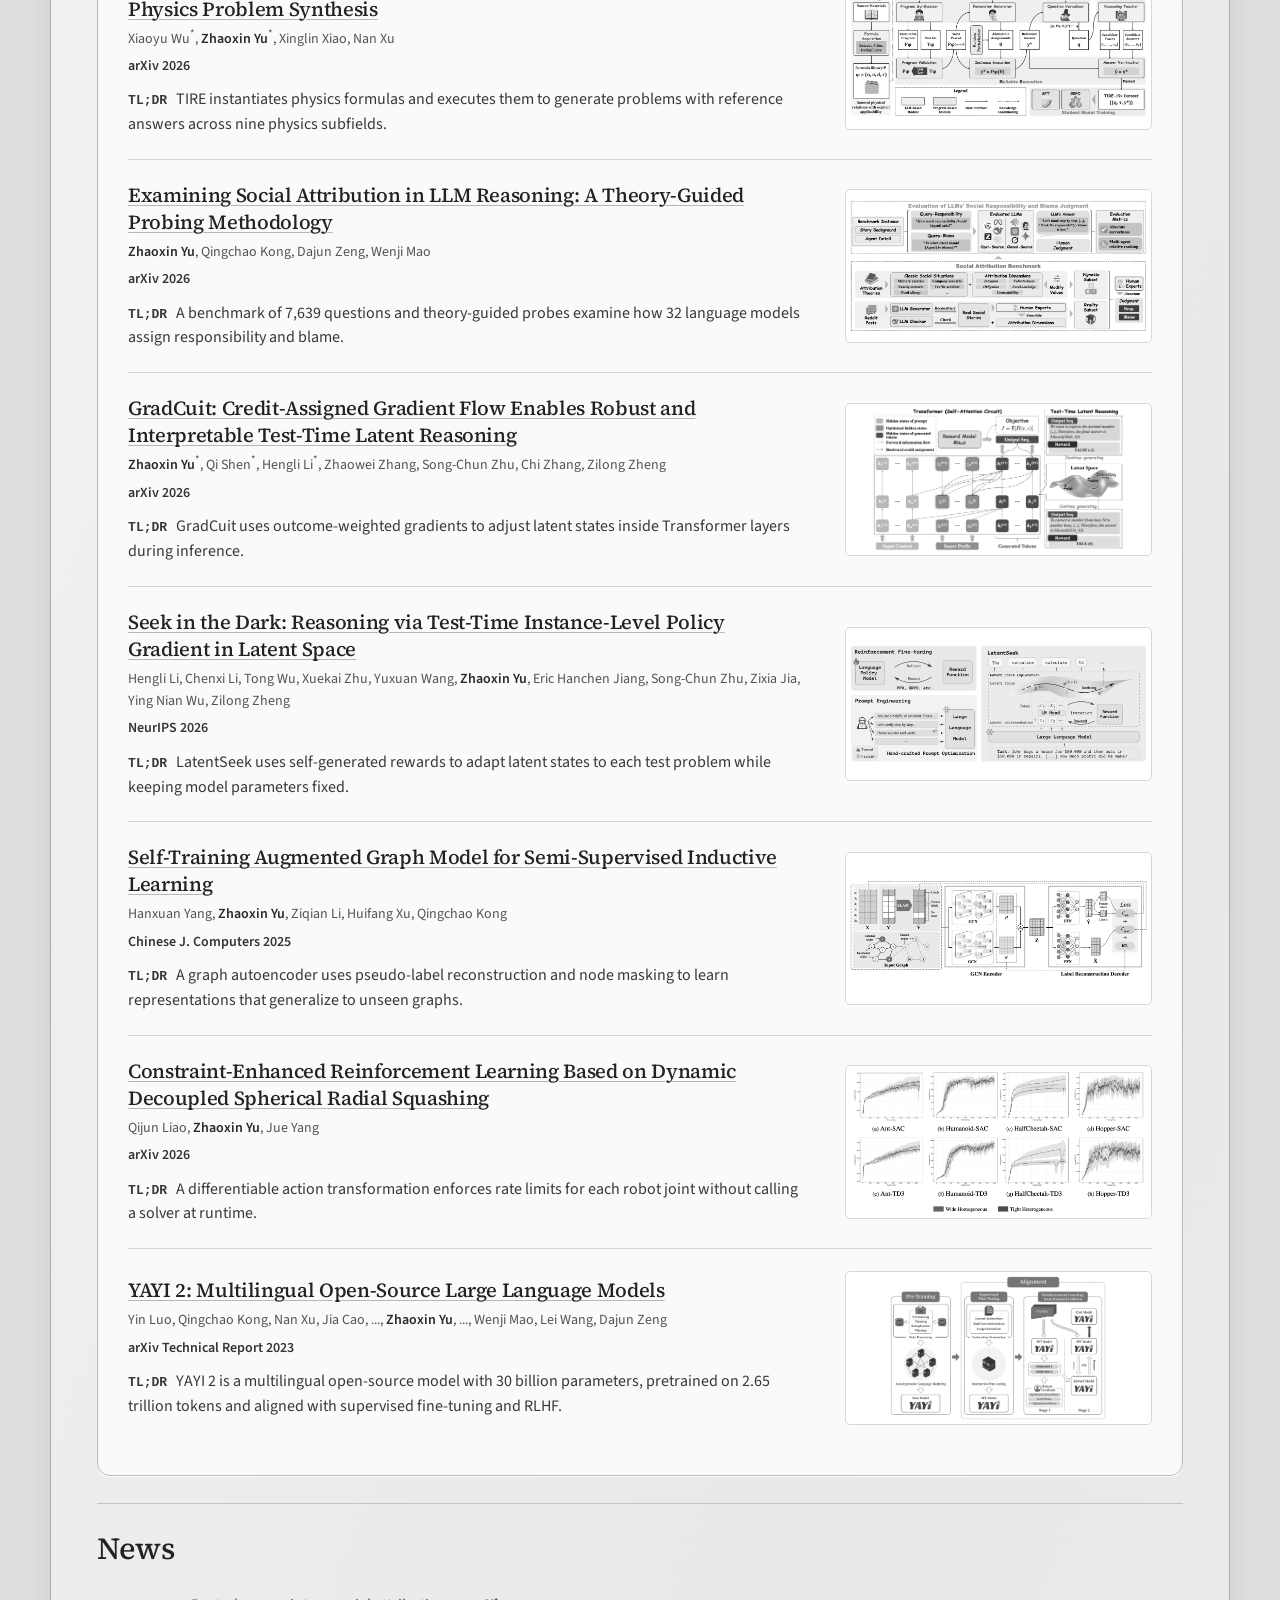
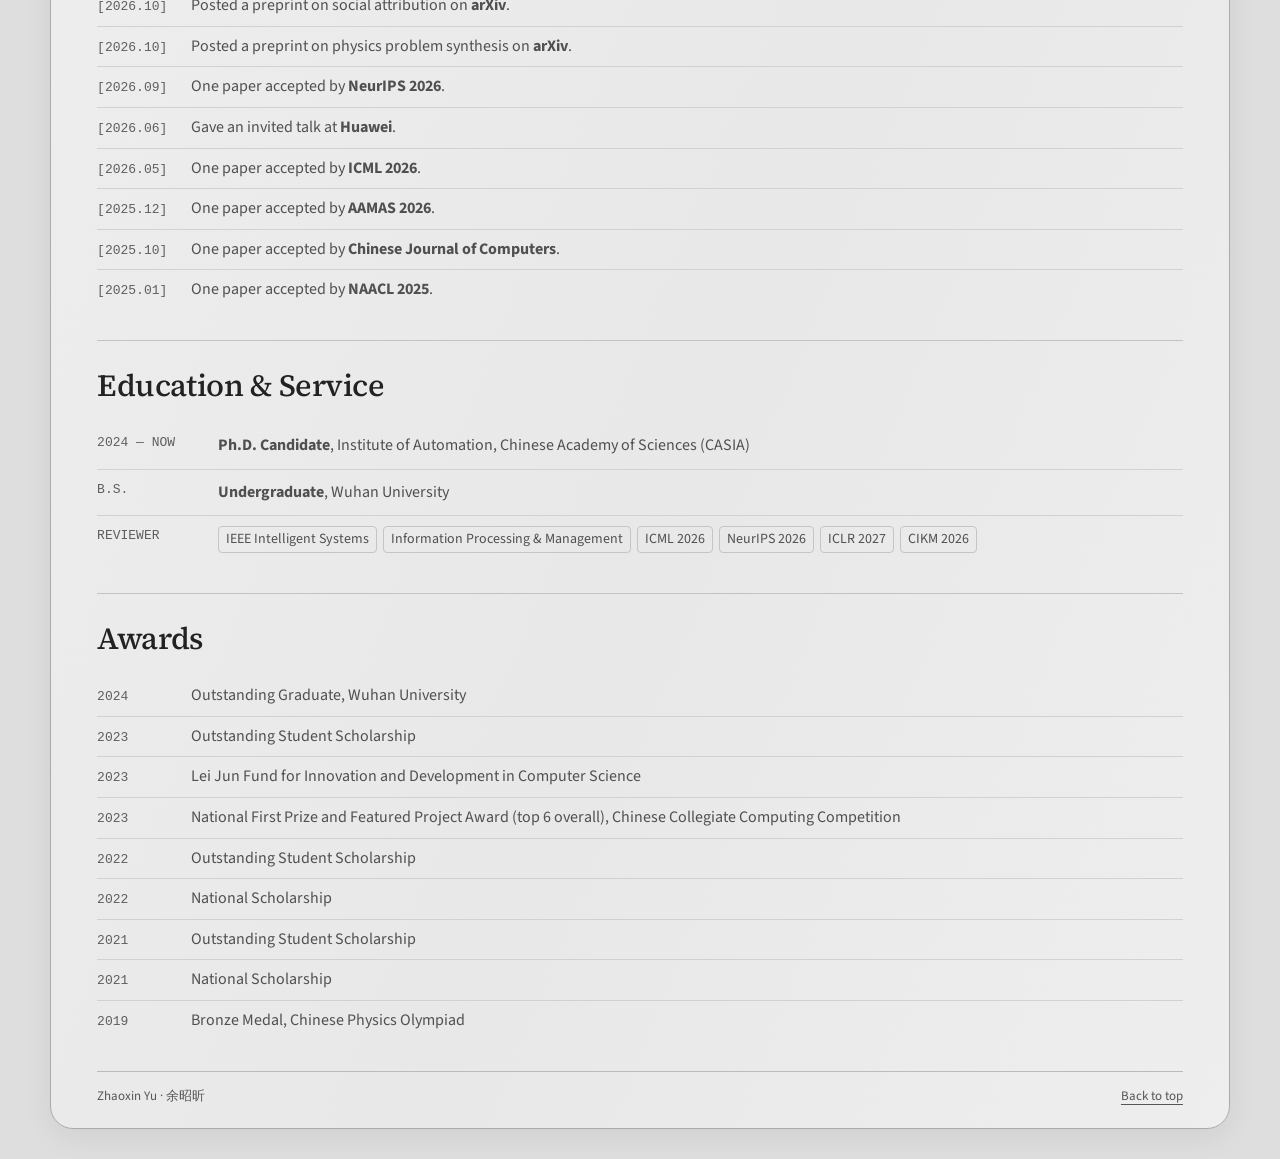
==== commit 658faca3: "Add SEO metadata, JSON-LD structured data, robots.txt, and sitemap" ====
--- a/index.html
+++ b/index.html
@@ -5,6 +5,66 @@
 <meta charset="utf-8"/>
 <meta content="width=device-width, initial-scale=1.0" name="viewport"/>
 <title>Zhaoxin Yu (余昭昕) — Academic Homepage</title>
+<meta content="Academic homepage of Zhaoxin Yu (余昭昕), Ph.D. Candidate at the Institute of Automation, Chinese Academy of Sciences (CASIA), B.S. from Wuhan University. Research in Computational Psychology, Test-Time Reasoning, and LLM Scientific Reasoning." name="description"/>
+<meta content="Zhaoxin Yu, 余昭昕, Yu Zhaoxin, CASIA, 中国科学院自动化研究所, Wuhan University, 武汉大学, Computational Psychology, Test-Time Reasoning, LLM Scientific Reasoning, Large Language Models" name="keywords"/>
+<meta content="Zhaoxin Yu (余昭昕)" name="author"/>
+<meta content="index, follow" name="robots"/>
+<link href="https://yuzhaoxin946.github.io/" rel="canonical"/>
+<meta content="profile" property="og:type"/>
+<meta content="Zhaoxin Yu (余昭昕) — Academic Homepage" property="og:title"/>
+<meta content="Ph.D. Candidate at CASIA (B.S., Wuhan University). Researching Computational Psychology, Test-Time Reasoning, and LLM Scientific Reasoning." property="og:description"/>
+<meta content="https://yuzhaoxin946.github.io/" property="og:url"/>
+<meta content="Zhaoxin Yu (余昭昕)" property="og:site_name"/>
+<meta content="https://yuzhaoxin946.github.io/assets/images/portrait.jpg" property="og:image"/>
+<meta content="Zhaoxin" property="profile:first_name"/>
+<meta content="Yu" property="profile:last_name"/>
+<meta content="summary" name="twitter:card"/>
+<meta content="@ZhaoxinYu946" name="twitter:site"/>
+<meta content="Zhaoxin Yu (余昭昕) — Academic Homepage" name="twitter:title"/>
+<meta content="Ph.D. Candidate at CASIA. Researching Computational Psychology, Test-Time Reasoning, and LLM Scientific Reasoning." name="twitter:description"/>
+<meta content="https://yuzhaoxin946.github.io/assets/images/portrait.jpg" name="twitter:image"/>
+<script type="application/ld+json">
+{
+  "@context": "https://schema.org",
+  "@type": "ProfilePage",
+  "url": "https://yuzhaoxin946.github.io/",
+  "name": "Zhaoxin Yu (余昭昕) — Academic Homepage",
+  "inLanguage": ["en", "zh-CN"],
+  "mainEntity": {
+    "@type": "Person",
+    "@id": "https://yuzhaoxin946.github.io/#person",
+    "name": "Zhaoxin Yu",
+    "alternateName": ["余昭昕", "Yu Zhaoxin"],
+    "jobTitle": "Ph.D. Candidate",
+    "description": "Ph.D. Candidate at the Institute of Automation, Chinese Academy of Sciences (CASIA), researching Computational Psychology, Test-Time Reasoning, and LLM Scientific Reasoning.",
+    "url": "https://yuzhaoxin946.github.io/",
+    "image": "https://yuzhaoxin946.github.io/assets/images/portrait.jpg",
+    "email": "mailto:yuzhaoxin2024@ia.ac.cn",
+    "affiliation": {
+      "@type": "Organization",
+      "name": "Institute of Automation, Chinese Academy of Sciences (CASIA)",
+      "alternateName": "中国科学院自动化研究所"
+    },
+    "alumniOf": {
+      "@type": "CollegeOrUniversity",
+      "name": "Wuhan University",
+      "alternateName": "武汉大学"
+    },
+    "knowsAbout": [
+      "Computational Psychology",
+      "Test-Time Reasoning",
+      "LLM Scientific Reasoning",
+      "Large Language Models",
+      "Natural Language Processing"
+    ],
+    "sameAs": [
+      "https://scholar.google.com/citations?user=BIqPssYAAAAJ",
+      "https://github.com/Yuzhaoxin946",
+      "https://x.com/ZhaoxinYu946"
+    ]
+  }
+}
+</script>
 <link href="assets/style.css" rel="stylesheet"/>
 </head>
 <body data-lang="en" id="top">
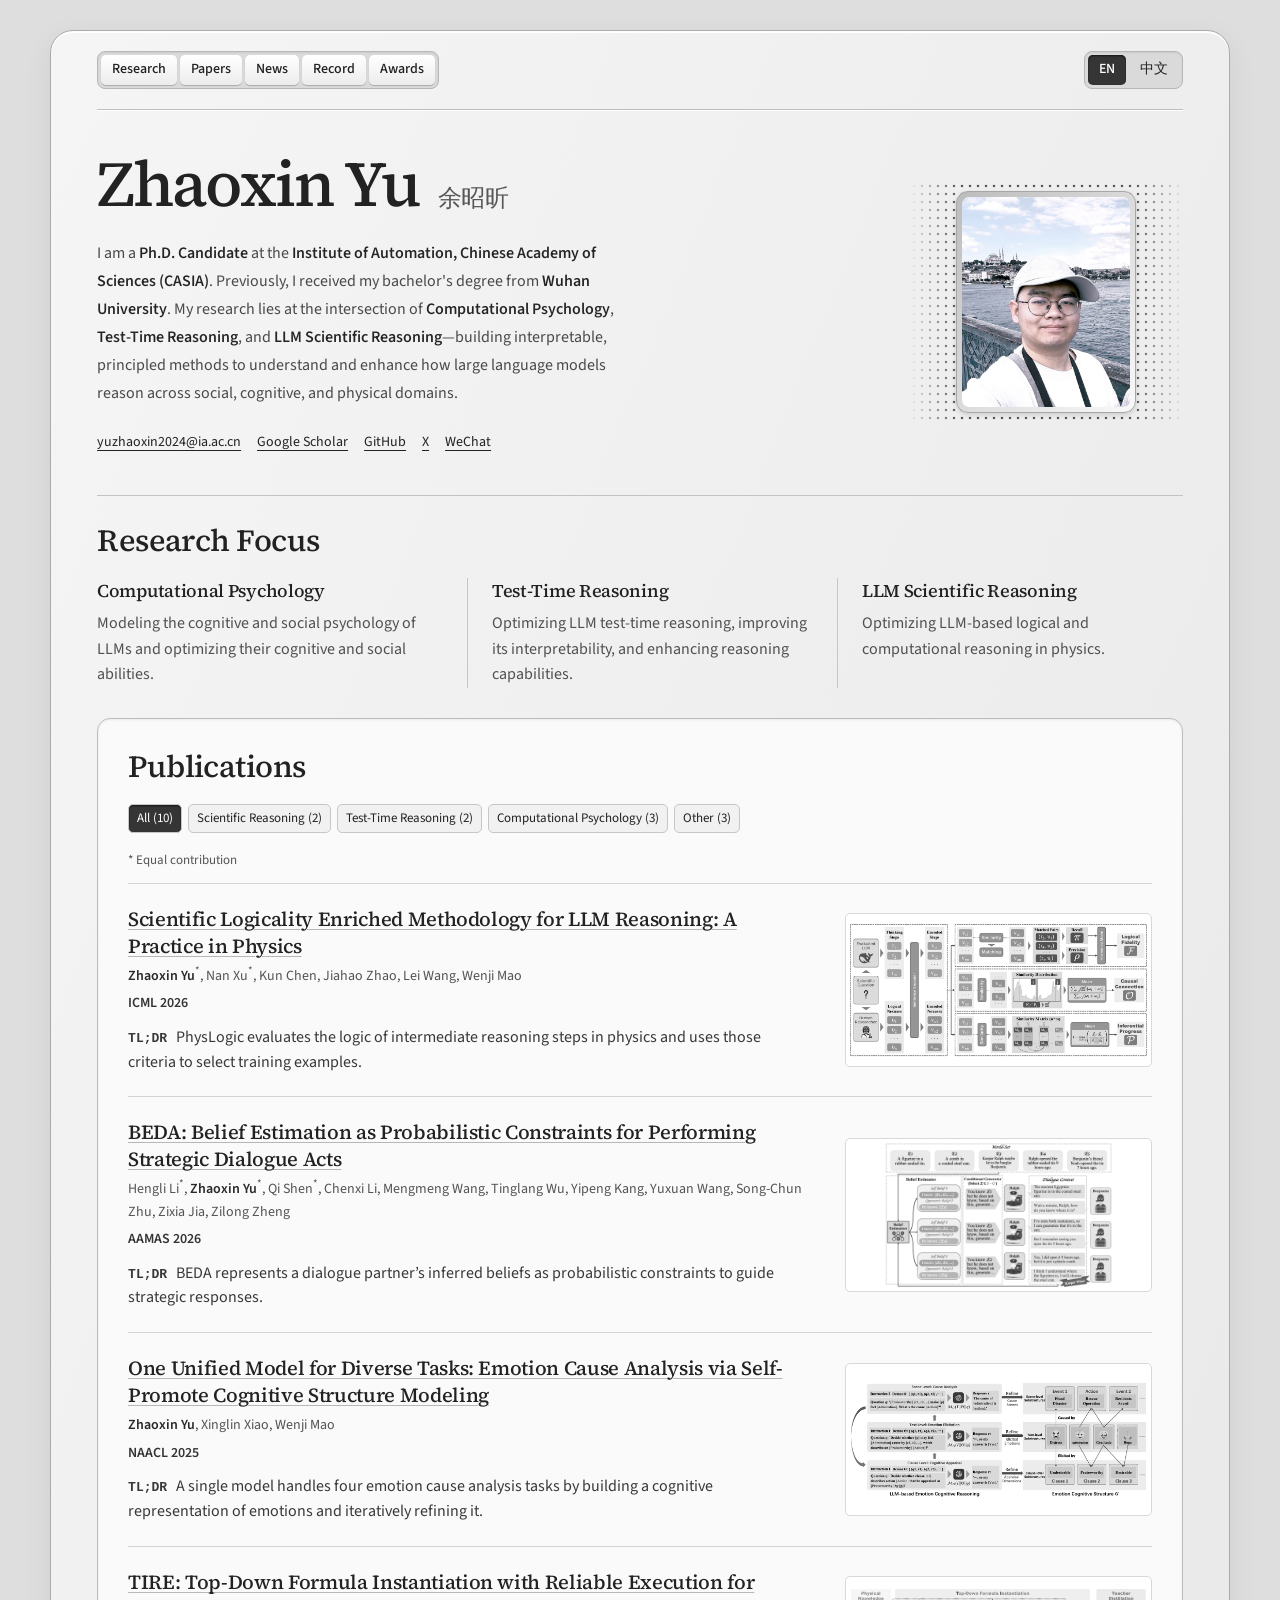
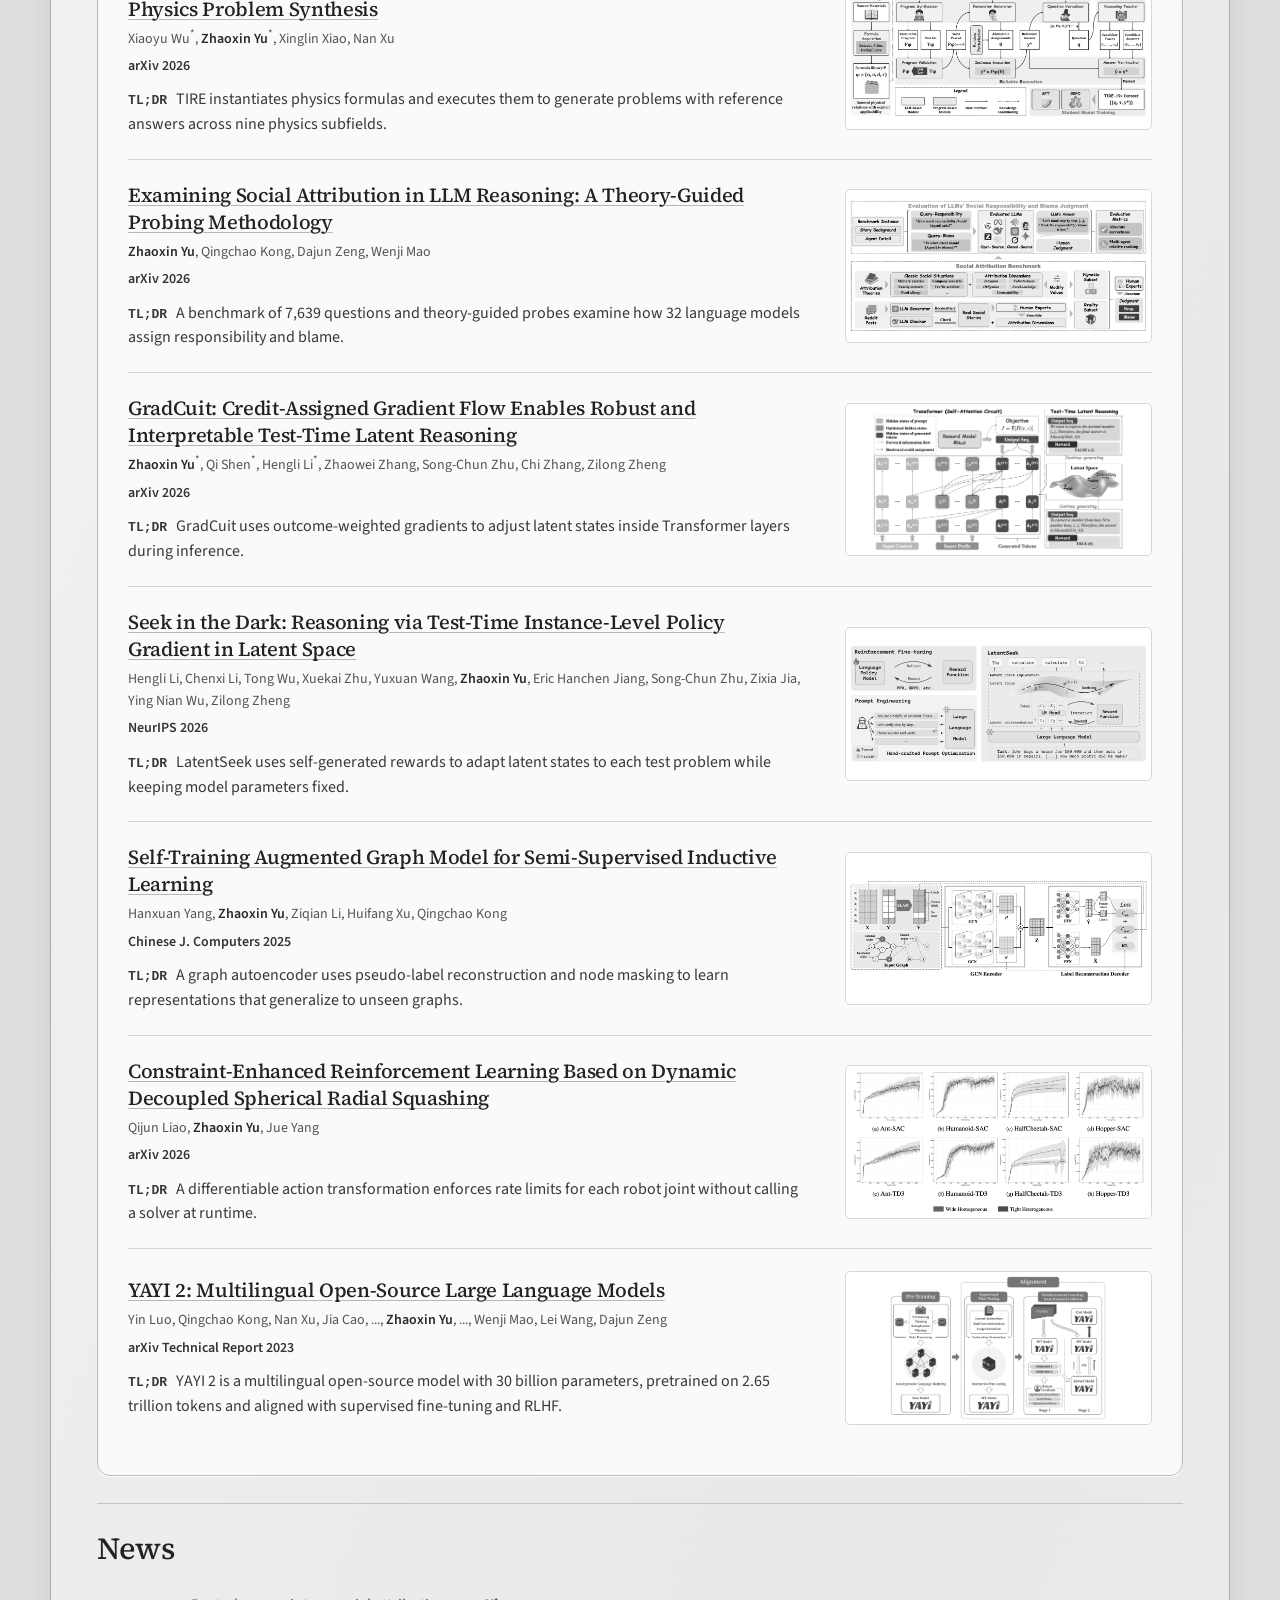
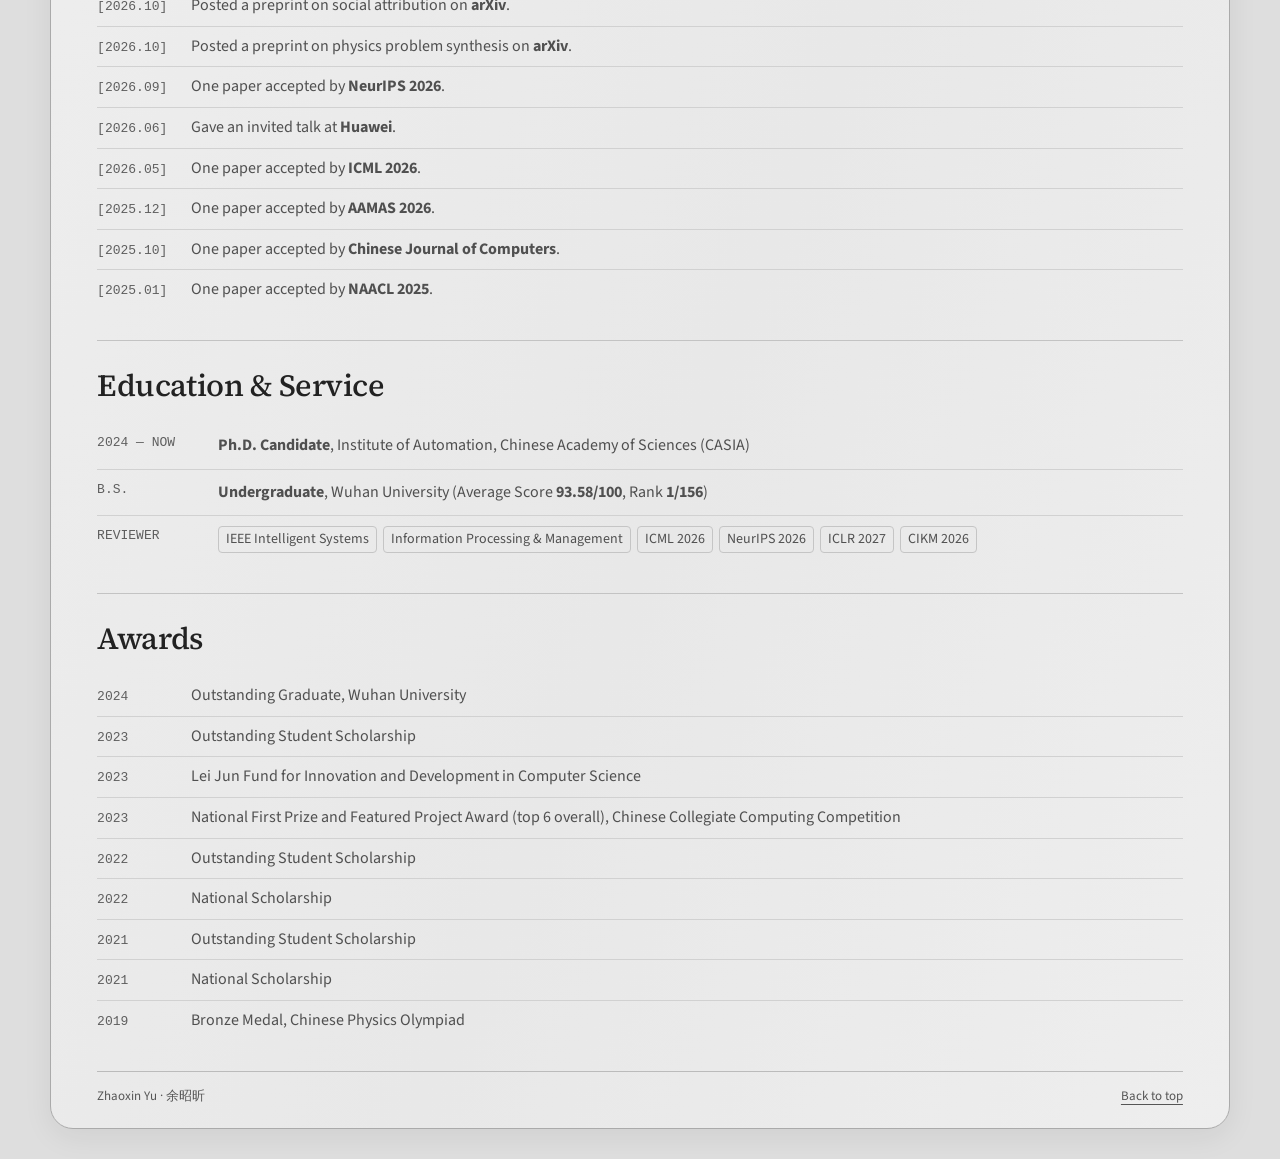
==== commit 897e6f43: "Add undergraduate average score and major rank" ====
--- a/index.html
+++ b/index.html
@@ -5,6 +5,8 @@
 <meta charset="utf-8"/>
 <meta content="width=device-width, initial-scale=1.0" name="viewport"/>
 <title>Zhaoxin Yu (余昭昕) — Academic Homepage</title>
+<link href="assets/icon.png" rel="icon" sizes="236x236" type="image/png"/>
+<link href="assets/icon.png" rel="apple-touch-icon"/>
 <meta content="Academic homepage of Zhaoxin Yu (余昭昕), Ph.D. Candidate at the Institute of Automation, Chinese Academy of Sciences (CASIA), B.S. from Wuhan University. Research in Computational Psychology, Test-Time Reasoning, and LLM Scientific Reasoning." name="description"/>
 <meta content="Zhaoxin Yu, 余昭昕, Yu Zhaoxin, CASIA, 中国科学院自动化研究所, Wuhan University, 武汉大学, Computational Psychology, Test-Time Reasoning, LLM Scientific Reasoning, Large Language Models" name="keywords"/>
 <meta content="Zhaoxin Yu (余昭昕)" name="author"/>
@@ -183,8 +185,8 @@
 <li>
 <span class="dt">B.S.</span>
 <div>
-<span class="en"><strong>Undergraduate</strong>, Wuhan University</span>
-<span class="zh"><strong>本科</strong>，武汉大学</span>
+<span class="en"><strong>Undergraduate</strong>, Wuhan University (Average Score <strong>93.58/100</strong>, Rank <strong>1/156</strong>)</span>
+<span class="zh"><strong>本科</strong>，武汉大学（均分 <strong>93.58/100</strong>，专业排名 <strong>1/156</strong>）</span>
 </div>
 </li>
 <li>
